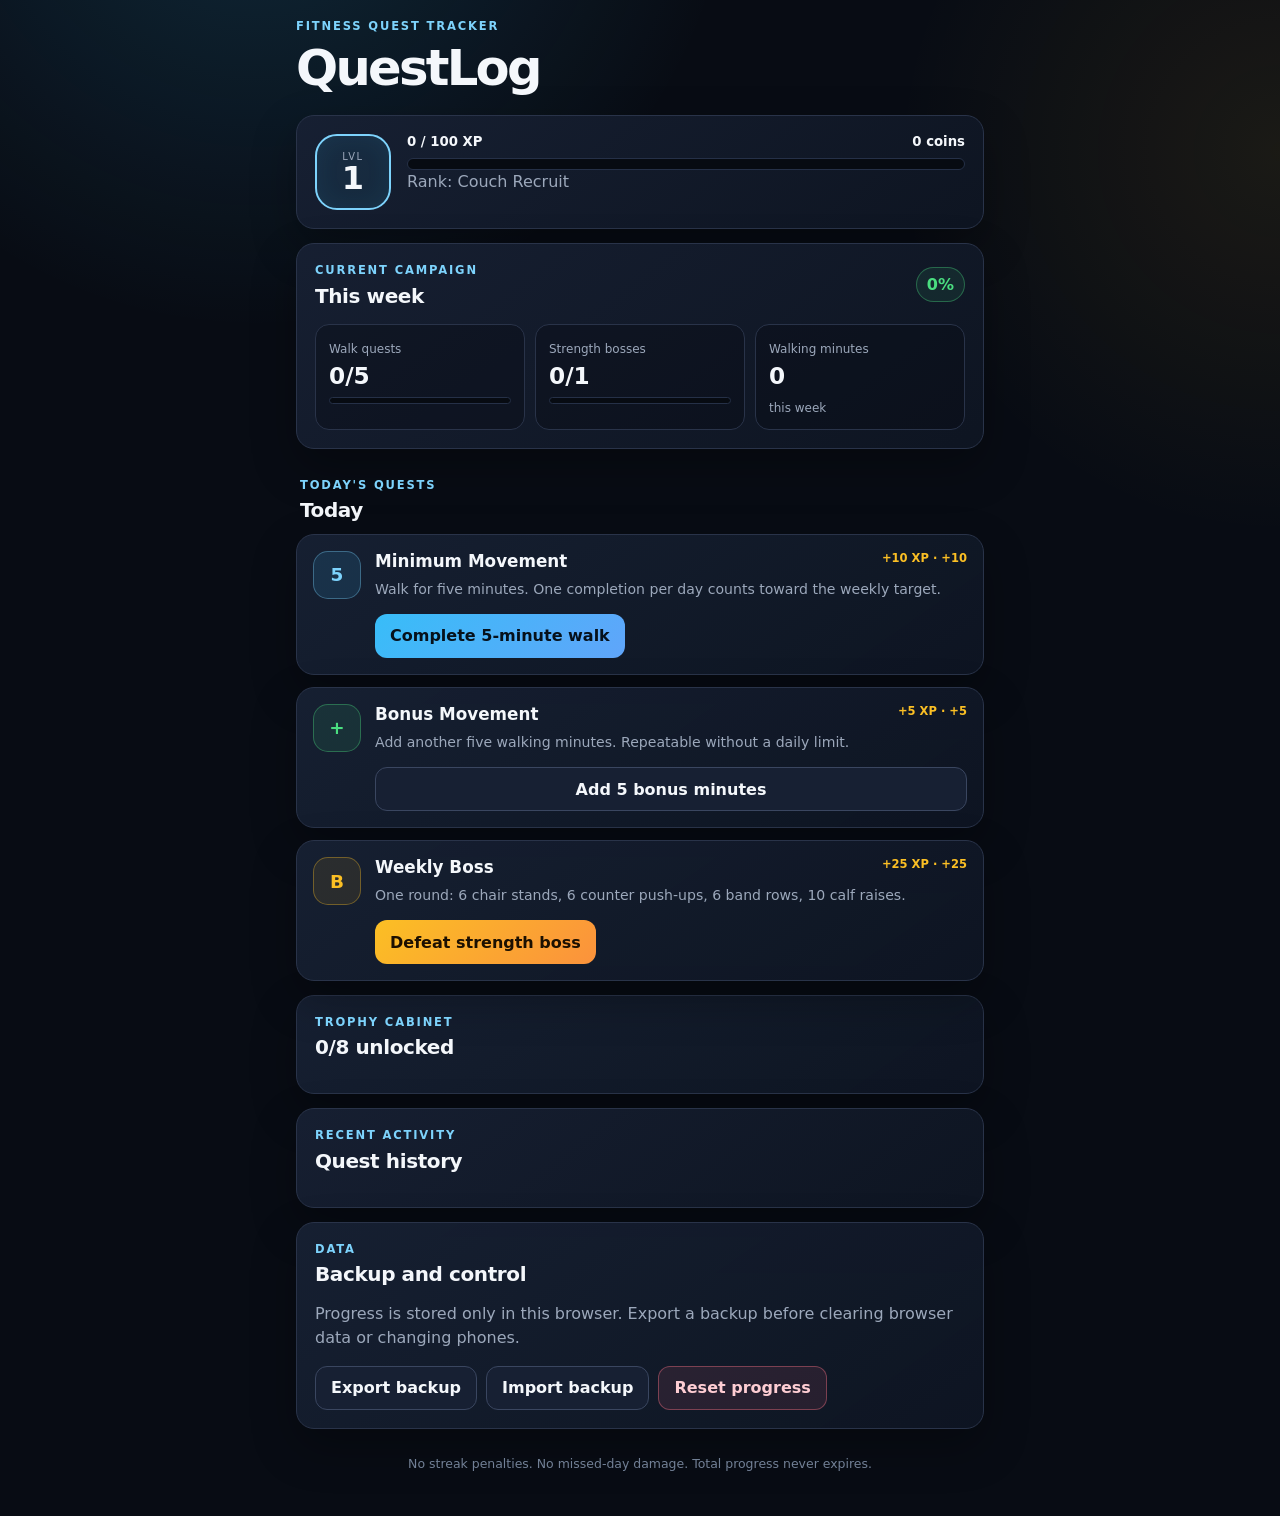
==== index.html @ a9ddd000 "Add files via upload" ====
<!doctype html>
<html lang="en">
<head>
  <meta charset="utf-8">
  <meta name="viewport" content="width=device-width, initial-scale=1, viewport-fit=cover">
  <meta name="theme-color" content="#111827">
  <meta name="description" content="A private, offline fitness quest tracker with XP, coins, and trophies.">
  <title>QuestLog Fitness</title>
  <link rel="manifest" href="manifest.webmanifest">
  <link rel="icon" href="icon-192.png">
  <link rel="apple-touch-icon" href="icon-192.png">
  <link rel="stylesheet" href="styles.css">
</head>
<body>
  <div class="app-shell">
    <header class="topbar">
      <div>
        <p class="eyebrow">FITNESS QUEST TRACKER</p>
        <h1>QuestLog</h1>
      </div>
      <button id="installBtn" class="secondary hidden" type="button">Install</button>
    </header>

    <main>
      <section class="hero panel">
        <div class="level-badge" aria-label="Current level">
          <span>LVL</span>
          <strong id="levelValue">1</strong>
        </div>
        <div class="hero-copy">
          <div class="stat-line">
            <span id="xpLabel">0 / 100 XP</span>
            <span id="coinLabel">0 coins</span>
          </div>
          <div class="progress-track" aria-label="Level progress">
            <div id="xpProgress" class="progress-fill"></div>
          </div>
          <p id="rankText" class="muted">Rank: Couch Recruit</p>
        </div>
      </section>

      <section class="week-panel panel">
        <div class="section-heading">
          <div>
            <p class="eyebrow">CURRENT CAMPAIGN</p>
            <h2 id="weekLabel">This week</h2>
          </div>
          <div id="weeklyPercent" class="percent-chip">0%</div>
        </div>

        <div class="weekly-grid">
          <article class="metric-card">
            <span class="metric-label">Walk quests</span>
            <strong><span id="walkCount">0</span>/5</strong>
            <div class="mini-track"><div id="walkProgress" class="mini-fill"></div></div>
          </article>
          <article class="metric-card">
            <span class="metric-label">Strength bosses</span>
            <strong><span id="strengthCount">0</span>/1</strong>
            <div class="mini-track"><div id="strengthProgress" class="mini-fill"></div></div>
          </article>
          <article class="metric-card">
            <span class="metric-label">Walking minutes</span>
            <strong id="minutesCount">0</strong>
            <span class="metric-sub">this week</span>
          </article>
        </div>
      </section>

      <section>
        <div class="section-heading outside-heading">
          <div>
            <p class="eyebrow">TODAY'S QUESTS</p>
            <h2 id="todayLabel">Today</h2>
          </div>
        </div>

        <div class="quest-stack">
          <article class="quest-card panel">
            <div class="quest-icon">5</div>
            <div class="quest-body">
              <div class="quest-title-row">
                <h3>Minimum Movement</h3>
                <span class="reward">+10 XP · +10</span>
              </div>
              <p>Walk for five minutes. One completion per day counts toward the weekly target.</p>
              <button id="walkBtn" class="primary" type="button">Complete 5-minute walk</button>
            </div>
          </article>

          <article class="quest-card panel">
            <div class="quest-icon bonus">+</div>
            <div class="quest-body">
              <div class="quest-title-row">
                <h3>Bonus Movement</h3>
                <span class="reward">+5 XP · +5</span>
              </div>
              <p>Add another five walking minutes. Repeatable without a daily limit.</p>
              <button id="bonusBtn" class="secondary full" type="button">Add 5 bonus minutes</button>
            </div>
          </article>

          <article class="quest-card panel">
            <div class="quest-icon boss">B</div>
            <div class="quest-body">
              <div class="quest-title-row">
                <h3>Weekly Boss</h3>
                <span class="reward">+25 XP · +25</span>
              </div>
              <p>One round: 6 chair stands, 6 counter push-ups, 6 band rows, 10 calf raises.</p>
              <button id="strengthBtn" class="primary boss-button" type="button">Defeat strength boss</button>
            </div>
          </article>
        </div>
      </section>

      <section class="panel trophies-panel">
        <div class="section-heading">
          <div>
            <p class="eyebrow">TROPHY CABINET</p>
            <h2><span id="trophyCount">0</span>/8 unlocked</h2>
          </div>
        </div>
        <div id="trophyGrid" class="trophy-grid"></div>
      </section>

      <section class="panel">
        <div class="section-heading">
          <div>
            <p class="eyebrow">RECENT ACTIVITY</p>
            <h2>Quest history</h2>
          </div>
        </div>
        <div id="historyList" class="history-list"></div>
      </section>

      <section class="panel settings-panel">
        <div class="section-heading">
          <div>
            <p class="eyebrow">DATA</p>
            <h2>Backup and control</h2>
          </div>
        </div>
        <p class="muted">Progress is stored only in this browser. Export a backup before clearing browser data or changing phones.</p>
        <div class="button-row">
          <button id="exportBtn" class="secondary" type="button">Export backup</button>
          <label class="secondary file-label">
            Import backup
            <input id="importInput" type="file" accept="application/json">
          </label>
          <button id="resetBtn" class="danger" type="button">Reset progress</button>
        </div>
      </section>
    </main>

    <footer>
      <p>No streak penalties. No missed-day damage. Total progress never expires.</p>
    </footer>
  </div>

  <div id="toast" class="toast" role="status" aria-live="polite"></div>

  <dialog id="resetDialog">
    <form method="dialog">
      <h2>Reset all progress?</h2>
      <p>This permanently deletes XP, coins, trophies, and history from this device.</p>
      <div class="dialog-actions">
        <button value="cancel" class="secondary">Cancel</button>
        <button id="confirmResetBtn" value="confirm" class="danger">Delete everything</button>
      </div>
    </form>
  </dialog>

  <script src="app.js"></script>
</body>
</html>
---- styles.css ----
:root {
  color-scheme: dark;
  --bg: #080c14;
  --surface: #111827;
  --surface-2: #172033;
  --line: #293349;
  --text: #f4f7fb;
  --muted: #9ca8bb;
  --accent: #7dd3fc;
  --accent-strong: #38bdf8;
  --gold: #fbbf24;
  --green: #4ade80;
  --danger: #fb7185;
  --shadow: 0 18px 45px rgba(0, 0, 0, 0.28);
  --radius: 18px;
}

* { box-sizing: border-box; }

html {
  background: var(--bg);
  font-family: Inter, ui-sans-serif, system-ui, -apple-system, BlinkMacSystemFont, "Segoe UI", sans-serif;
}

body {
  margin: 0;
  min-height: 100vh;
  background:
    radial-gradient(circle at 20% -10%, rgba(56, 189, 248, 0.16), transparent 30rem),
    radial-gradient(circle at 100% 10%, rgba(251, 191, 36, 0.08), transparent 24rem),
    var(--bg);
  color: var(--text);
}

button, label { font: inherit; }

button {
  border: 0;
  cursor: pointer;
  -webkit-tap-highlight-color: transparent;
}

button:focus-visible, label:focus-within {
  outline: 3px solid rgba(125, 211, 252, 0.55);
  outline-offset: 2px;
}

.app-shell {
  width: min(720px, 100%);
  margin: 0 auto;
  padding: max(18px, env(safe-area-inset-top)) 16px calc(30px + env(safe-area-inset-bottom));
}

.topbar {
  display: flex;
  align-items: center;
  justify-content: space-between;
  gap: 16px;
  margin-bottom: 18px;
}

h1, h2, h3, p { margin-top: 0; }
h1 { margin-bottom: 0; font-size: clamp(2rem, 8vw, 3.1rem); letter-spacing: -0.055em; }
h2 { margin-bottom: 0; font-size: 1.25rem; letter-spacing: -0.02em; }
h3 { margin-bottom: 0; font-size: 1.05rem; }
p { line-height: 1.5; }

.eyebrow {
  margin-bottom: 4px;
  color: var(--accent);
  font-size: 0.72rem;
  font-weight: 800;
  letter-spacing: 0.16em;
}

.panel {
  border: 1px solid var(--line);
  border-radius: var(--radius);
  background: linear-gradient(145deg, rgba(23, 32, 51, 0.95), rgba(14, 21, 34, 0.96));
  box-shadow: var(--shadow);
}

.hero {
  display: flex;
  align-items: center;
  gap: 16px;
  padding: 18px;
  margin-bottom: 14px;
}

.level-badge {
  width: 76px;
  min-width: 76px;
  aspect-ratio: 1;
  display: grid;
  place-content: center;
  text-align: center;
  border: 2px solid var(--accent);
  border-radius: 22px;
  background: rgba(56, 189, 248, 0.08);
  box-shadow: inset 0 0 24px rgba(56, 189, 248, 0.08);
}

.level-badge span {
  font-size: 0.62rem;
  letter-spacing: 0.16em;
  color: var(--muted);
}

.level-badge strong {
  font-size: 2rem;
  line-height: 1;
}

.hero-copy { flex: 1; min-width: 0; }

.stat-line {
  display: flex;
  justify-content: space-between;
  gap: 10px;
  margin-bottom: 9px;
  font-size: 0.83rem;
  font-weight: 700;
}

.progress-track, .mini-track {
  overflow: hidden;
  background: #070b12;
  border: 1px solid #253047;
}

.progress-track {
  height: 12px;
  border-radius: 999px;
}

.progress-fill, .mini-fill {
  height: 100%;
  width: 0;
  background: linear-gradient(90deg, var(--accent-strong), var(--green));
  transition: width 300ms ease;
}

.rankText { margin-top: 8px; margin-bottom: 0; }

.muted { color: var(--muted); }

.week-panel, .trophies-panel, .settings-panel, main > .panel {
  padding: 18px;
  margin-bottom: 14px;
}

.section-heading {
  display: flex;
  align-items: center;
  justify-content: space-between;
  gap: 12px;
  margin-bottom: 16px;
}

.outside-heading {
  margin: 28px 4px 12px;
}

.percent-chip {
  padding: 7px 10px;
  border: 1px solid rgba(74, 222, 128, 0.35);
  border-radius: 999px;
  background: rgba(74, 222, 128, 0.09);
  color: var(--green);
  font-weight: 800;
}

.weekly-grid {
  display: grid;
  grid-template-columns: repeat(3, 1fr);
  gap: 10px;
}

.metric-card {
  min-width: 0;
  padding: 13px;
  border: 1px solid var(--line);
  border-radius: 14px;
  background: rgba(6, 10, 18, 0.36);
}

.metric-card strong {
  display: block;
  margin: 5px 0 8px;
  font-size: 1.45rem;
}

.metric-label, .metric-sub {
  color: var(--muted);
  font-size: 0.75rem;
}

.mini-track {
  height: 7px;
  border-radius: 999px;
}

.quest-stack {
  display: grid;
  gap: 12px;
  margin-bottom: 14px;
}

.quest-card {
  display: flex;
  gap: 14px;
  padding: 16px;
}

.quest-icon {
  width: 48px;
  min-width: 48px;
  height: 48px;
  display: grid;
  place-items: center;
  border-radius: 15px;
  background: rgba(56, 189, 248, 0.12);
  border: 1px solid rgba(125, 211, 252, 0.35);
  color: var(--accent);
  font-size: 1.15rem;
  font-weight: 900;
}

.quest-icon.bonus {
  color: var(--green);
  border-color: rgba(74, 222, 128, 0.35);
  background: rgba(74, 222, 128, 0.1);
}

.quest-icon.boss {
  color: var(--gold);
  border-color: rgba(251, 191, 36, 0.35);
  background: rgba(251, 191, 36, 0.09);
}

.quest-body { flex: 1; min-width: 0; }

.quest-title-row {
  display: flex;
  align-items: flex-start;
  justify-content: space-between;
  gap: 12px;
}

.reward {
  flex: none;
  color: var(--gold);
  font-size: 0.72rem;
  font-weight: 800;
  white-space: nowrap;
}

.quest-card p {
  margin: 8px 0 14px;
  color: var(--muted);
  font-size: 0.88rem;
}

.primary, .secondary, .danger, .file-label {
  min-height: 44px;
  padding: 11px 15px;
  border-radius: 12px;
  font-weight: 800;
  text-align: center;
  transition: transform 100ms ease, opacity 100ms ease, border-color 100ms ease;
}

.primary:active, .secondary:active, .danger:active, .file-label:active { transform: scale(0.98); }

.primary {
  background: linear-gradient(135deg, var(--accent-strong), #60a5fa);
  color: #06111b;
}

.boss-button {
  background: linear-gradient(135deg, var(--gold), #fb923c);
  color: #1c1001;
}

.secondary, .file-label {
  display: inline-grid;
  place-items: center;
  border: 1px solid #3a4660;
  background: #172033;
  color: var(--text);
}

.danger {
  border: 1px solid rgba(251, 113, 133, 0.4);
  background: rgba(251, 113, 133, 0.1);
  color: #fecdd3;
}

.full { width: 100%; }

button:disabled {
  cursor: default;
  opacity: 0.48;
  filter: grayscale(0.35);
}

.trophy-grid {
  display: grid;
  grid-template-columns: repeat(2, 1fr);
  gap: 10px;
}

.trophy {
  position: relative;
  min-height: 125px;
  padding: 14px;
  overflow: hidden;
  border: 1px solid var(--line);
  border-radius: 15px;
  background: rgba(6, 10, 18, 0.38);
}

.trophy.unlocked {
  border-color: rgba(251, 191, 36, 0.45);
  background: linear-gradient(150deg, rgba(251, 191, 36, 0.11), rgba(6, 10, 18, 0.45));
}

.trophy-mark {
  width: 34px;
  height: 34px;
  display: grid;
  place-items: center;
  margin-bottom: 10px;
  border-radius: 11px;
  background: #1d2739;
  color: #67748b;
  font-weight: 900;
}

.trophy.unlocked .trophy-mark {
  background: rgba(251, 191, 36, 0.16);
  color: var(--gold);
}

.trophy h3 { font-size: 0.9rem; }
.trophy p { margin: 6px 0 0; color: var(--muted); font-size: 0.76rem; line-height: 1.35; }
.trophy-status { position: absolute; top: 13px; right: 13px; color: var(--muted); font-size: 0.65rem; font-weight: 800; text-transform: uppercase; }

.history-list { display: grid; gap: 8px; }

.history-item {
  display: grid;
  grid-template-columns: 1fr auto auto;
  align-items: center;
  gap: 10px;
  padding: 11px 0;
  border-bottom: 1px solid var(--line);
}

.history-item:last-child { border-bottom: 0; }
.history-title { font-weight: 750; font-size: 0.9rem; }
.history-meta { color: var(--muted); font-size: 0.74rem; }
.history-reward { color: var(--green); font-size: 0.75rem; font-weight: 800; }

.undo-btn {
  min-height: 34px;
  padding: 7px 9px;
  border: 1px solid #3a4660;
  border-radius: 9px;
  background: transparent;
  color: var(--muted);
  font-size: 0.72rem;
}

.empty-state {
  padding: 12px 0 4px;
  color: var(--muted);
  text-align: center;
}

.button-row {
  display: flex;
  flex-wrap: wrap;
  gap: 9px;
}

.file-label input { display: none; }

footer {
  padding: 12px 6px 0;
  color: #728096;
  text-align: center;
  font-size: 0.78rem;
}

.toast {
  position: fixed;
  left: 50%;
  bottom: calc(20px + env(safe-area-inset-bottom));
  z-index: 20;
  width: min(92vw, 440px);
  padding: 13px 16px;
  transform: translate(-50%, 120px);
  opacity: 0;
  border: 1px solid rgba(125, 211, 252, 0.35);
  border-radius: 13px;
  background: #111827;
  box-shadow: var(--shadow);
  color: var(--text);
  font-weight: 750;
  transition: transform 220ms ease, opacity 220ms ease;
}

.toast.show {
  transform: translate(-50%, 0);
  opacity: 1;
}

dialog {
  width: min(92vw, 430px);
  padding: 20px;
  border: 1px solid var(--line);
  border-radius: 18px;
  background: #111827;
  color: var(--text);
  box-shadow: var(--shadow);
}

dialog::backdrop { background: rgba(0, 0, 0, 0.7); }
.dialog-actions { display: flex; justify-content: flex-end; gap: 9px; margin-top: 20px; }

.hidden { display: none !important; }

@media (max-width: 520px) {
  .weekly-grid { grid-template-columns: 1fr 1fr; }
  .metric-card:last-child { grid-column: 1 / -1; }
  .quest-title-row { display: block; }
  .reward { display: inline-block; margin-top: 5px; }
  .trophy-grid { grid-template-columns: 1fr; }
  .quest-card { padding: 14px; }
}

@media (prefers-reduced-motion: reduce) {
  *, *::before, *::after {
    scroll-behavior: auto !important;
    transition: none !important;
  }
}
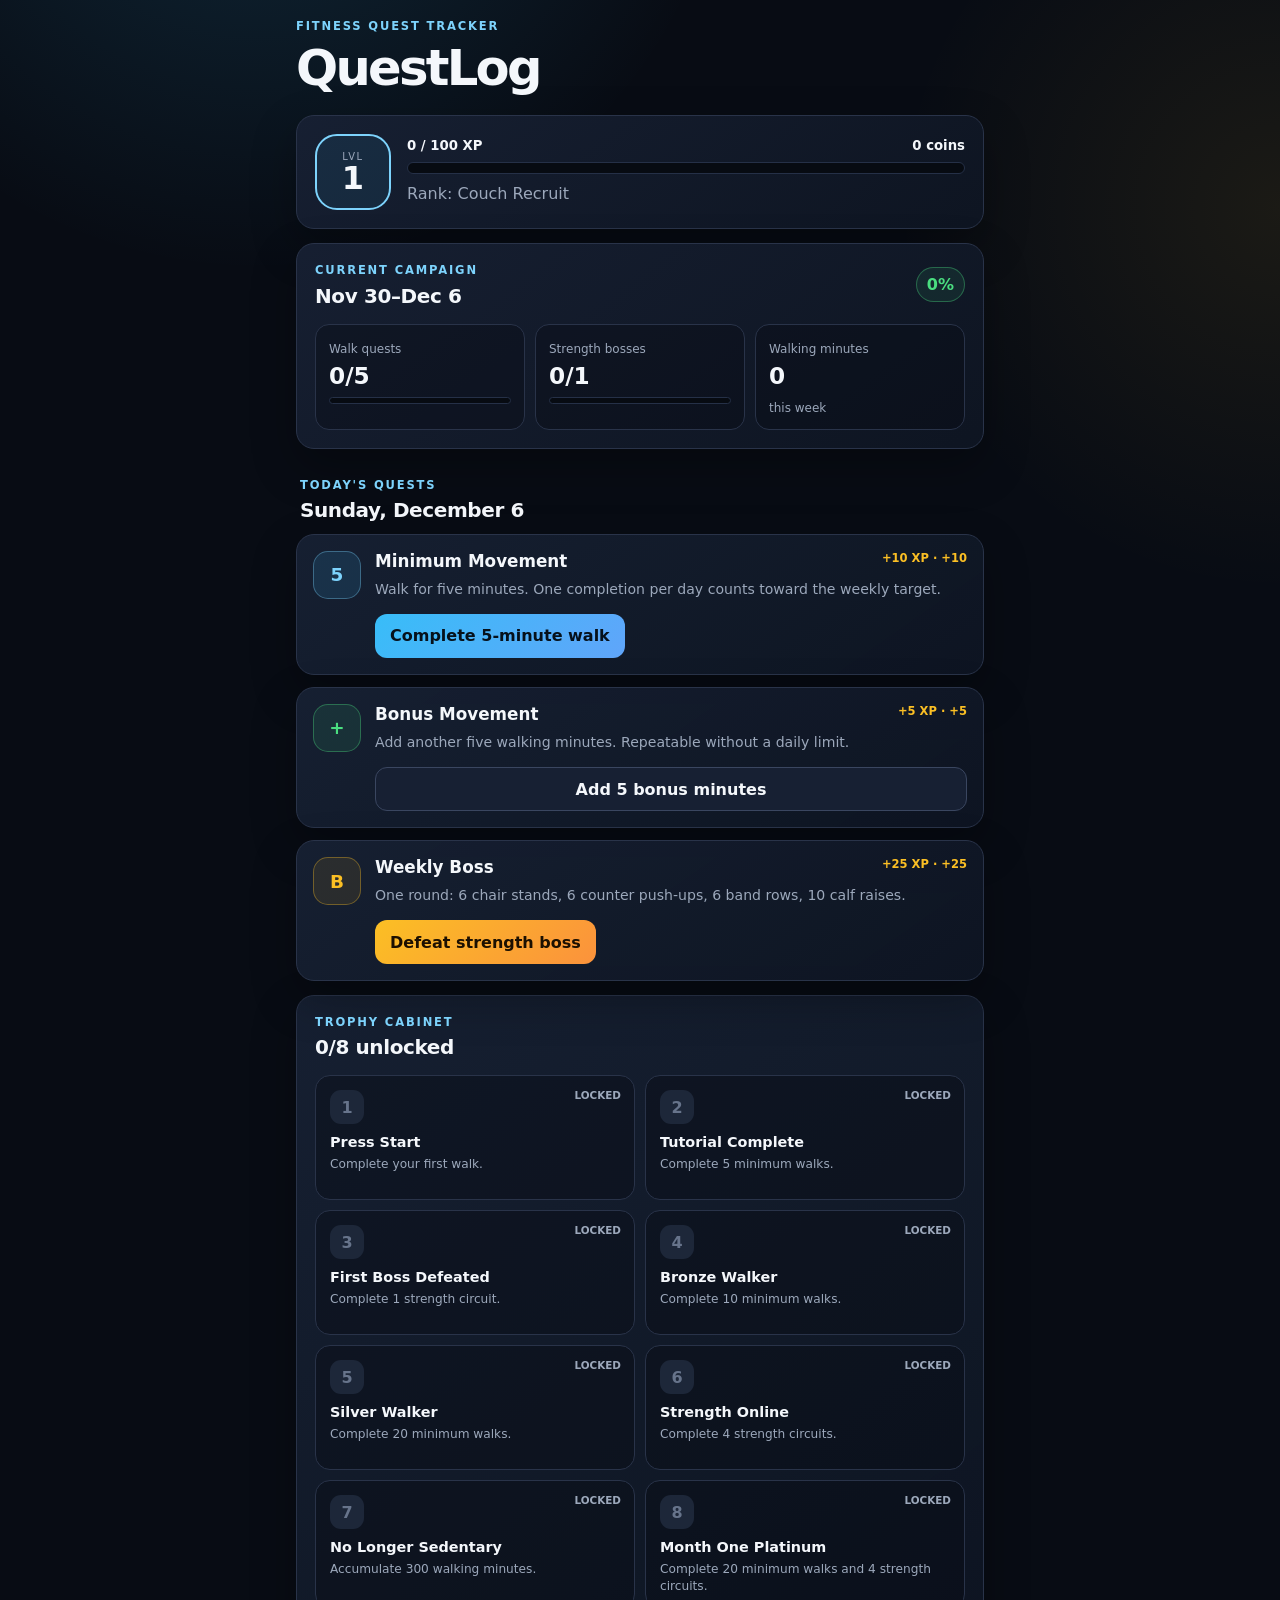
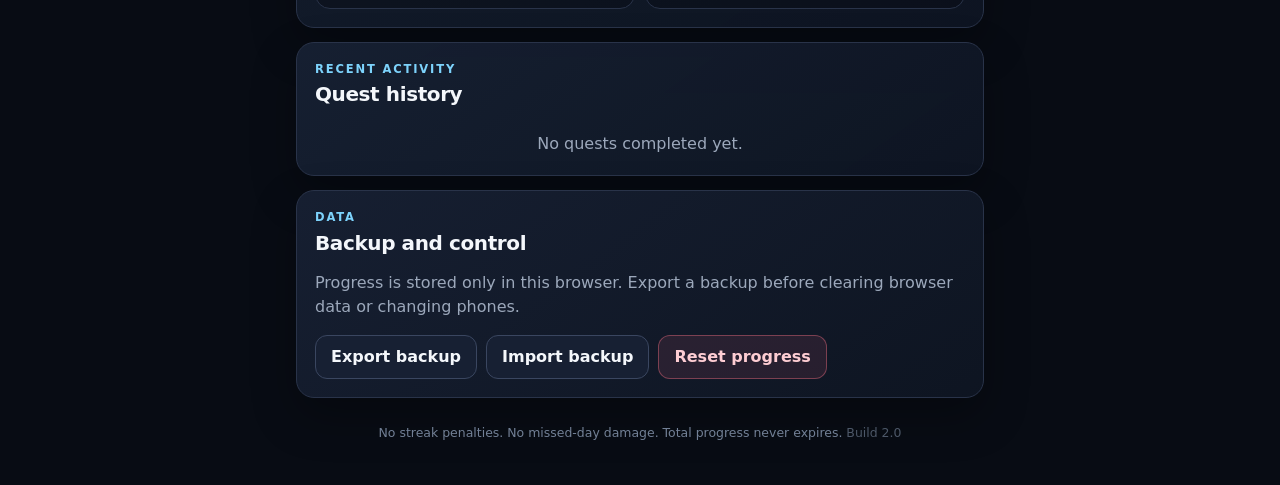
==== commit 5df2b741: "Add files via upload" ====
--- a/index.html
+++ b/index.html
@@ -6,107 +6,172 @@
   <meta name="theme-color" content="#111827">
   <meta name="description" content="A private, offline fitness quest tracker with XP, coins, and trophies.">
   <title>QuestLog Fitness</title>
-  <link rel="manifest" href="manifest.webmanifest">
-  <link rel="icon" href="icon-192.png">
-  <link rel="apple-touch-icon" href="icon-192.png">
-  <link rel="stylesheet" href="styles.css">
+  <link rel="manifest" href="./manifest.webmanifest">
+  <link rel="icon" href="./icon-192.png">
+  <link rel="apple-touch-icon" href="./icon-192.png">
+  <style>
+:root {
+  color-scheme: dark;
+  --bg: #080c14;
+  --surface: #111827;
+  --surface-2: #172033;
+  --line: #293349;
+  --text: #f4f7fb;
+  --muted: #9ca8bb;
+  --accent: #7dd3fc;
+  --accent-strong: #38bdf8;
+  --gold: #fbbf24;
+  --green: #4ade80;
+  --danger: #fb7185;
+  --shadow: 0 18px 45px rgba(0,0,0,.28);
+  --radius: 18px;
+}
+* { box-sizing: border-box; }
+html { background: var(--bg); font-family: Inter, ui-sans-serif, system-ui, -apple-system, BlinkMacSystemFont, "Segoe UI", sans-serif; }
+body {
+  margin: 0; min-height: 100vh; color: var(--text);
+  background:
+    radial-gradient(circle at 20% -10%, rgba(56,189,248,.16), transparent 30rem),
+    radial-gradient(circle at 100% 10%, rgba(251,191,36,.08), transparent 24rem),
+    var(--bg);
+}
+button, label { font: inherit; }
+button { border: 0; cursor: pointer; -webkit-tap-highlight-color: transparent; }
+button:focus-visible, label:focus-within { outline: 3px solid rgba(125,211,252,.55); outline-offset: 2px; }
+.app-shell { width: min(720px,100%); margin: 0 auto; padding: max(18px,env(safe-area-inset-top)) 16px calc(30px + env(safe-area-inset-bottom)); }
+.topbar { display:flex; align-items:center; justify-content:space-between; gap:16px; margin-bottom:18px; }
+h1,h2,h3,p { margin-top:0; }
+h1 { margin-bottom:0; font-size:clamp(2rem,8vw,3.1rem); letter-spacing:-.055em; }
+h2 { margin-bottom:0; font-size:1.25rem; letter-spacing:-.02em; }
+h3 { margin-bottom:0; font-size:1.05rem; }
+p { line-height:1.5; }
+.eyebrow { margin-bottom:4px; color:var(--accent); font-size:.72rem; font-weight:800; letter-spacing:.16em; }
+.panel { border:1px solid var(--line); border-radius:var(--radius); background:linear-gradient(145deg,rgba(23,32,51,.95),rgba(14,21,34,.96)); box-shadow:var(--shadow); }
+.hero { display:flex; align-items:center; gap:16px; padding:18px; margin-bottom:14px; }
+.level-badge { width:76px; min-width:76px; aspect-ratio:1; display:grid; place-content:center; text-align:center; border:2px solid var(--accent); border-radius:22px; background:rgba(56,189,248,.08); }
+.level-badge span { font-size:.62rem; letter-spacing:.16em; color:var(--muted); }
+.level-badge strong { font-size:2rem; line-height:1; }
+.hero-copy { flex:1; min-width:0; }
+.stat-line { display:flex; justify-content:space-between; gap:10px; margin-bottom:9px; font-size:.83rem; font-weight:700; }
+.progress-track,.mini-track { overflow:hidden; background:#070b12; border:1px solid #253047; }
+.progress-track { height:12px; border-radius:999px; }
+.progress-fill,.mini-fill { height:100%; width:0; background:linear-gradient(90deg,var(--accent-strong),var(--green)); transition:width .3s ease; }
+.rank-text { margin-top:8px; margin-bottom:0; }
+.muted { color:var(--muted); }
+.week-panel,.trophies-panel,.settings-panel,main>.panel { padding:18px; margin-bottom:14px; }
+.section-heading { display:flex; align-items:center; justify-content:space-between; gap:12px; margin-bottom:16px; }
+.outside-heading { margin:28px 4px 12px; }
+.percent-chip { padding:7px 10px; border:1px solid rgba(74,222,128,.35); border-radius:999px; background:rgba(74,222,128,.09); color:var(--green); font-weight:800; }
+.weekly-grid { display:grid; grid-template-columns:repeat(3,1fr); gap:10px; }
+.metric-card { min-width:0; padding:13px; border:1px solid var(--line); border-radius:14px; background:rgba(6,10,18,.36); }
+.metric-card strong { display:block; margin:5px 0 8px; font-size:1.45rem; }
+.metric-label,.metric-sub { color:var(--muted); font-size:.75rem; }
+.mini-track { height:7px; border-radius:999px; }
+.quest-stack { display:grid; gap:12px; margin-bottom:14px; }
+.quest-card { display:flex; gap:14px; padding:16px; }
+.quest-icon { width:48px; min-width:48px; height:48px; display:grid; place-items:center; border-radius:15px; background:rgba(56,189,248,.12); border:1px solid rgba(125,211,252,.35); color:var(--accent); font-size:1.15rem; font-weight:900; }
+.quest-icon.bonus { color:var(--green); border-color:rgba(74,222,128,.35); background:rgba(74,222,128,.1); }
+.quest-icon.boss { color:var(--gold); border-color:rgba(251,191,36,.35); background:rgba(251,191,36,.09); }
+.quest-body { flex:1; min-width:0; }
+.quest-title-row { display:flex; align-items:flex-start; justify-content:space-between; gap:12px; }
+.reward { flex:none; color:var(--gold); font-size:.72rem; font-weight:800; white-space:nowrap; }
+.quest-card p { margin:8px 0 14px; color:var(--muted); font-size:.88rem; }
+.primary,.secondary,.danger,.file-label { min-height:44px; padding:11px 15px; border-radius:12px; font-weight:800; text-align:center; transition:transform .1s ease,opacity .1s ease; }
+.primary:active,.secondary:active,.danger:active,.file-label:active { transform:scale(.98); }
+.primary { background:linear-gradient(135deg,var(--accent-strong),#60a5fa); color:#06111b; }
+.boss-button { background:linear-gradient(135deg,var(--gold),#fb923c); color:#1c1001; }
+.secondary,.file-label { display:inline-grid; place-items:center; border:1px solid #3a4660; background:#172033; color:var(--text); }
+.danger { border:1px solid rgba(251,113,133,.4); background:rgba(251,113,133,.1); color:#fecdd3; }
+.full { width:100%; }
+button:disabled { cursor:default; opacity:.48; filter:grayscale(.35); }
+.trophy-grid { display:grid; grid-template-columns:repeat(2,1fr); gap:10px; }
+.trophy { position:relative; min-height:125px; padding:14px; overflow:hidden; border:1px solid var(--line); border-radius:15px; background:rgba(6,10,18,.38); }
+.trophy.unlocked { border-color:rgba(251,191,36,.45); background:linear-gradient(150deg,rgba(251,191,36,.11),rgba(6,10,18,.45)); }
+.trophy-mark { width:34px; height:34px; display:grid; place-items:center; margin-bottom:10px; border-radius:11px; background:#1d2739; color:#67748b; font-weight:900; }
+.trophy.unlocked .trophy-mark { background:rgba(251,191,36,.16); color:var(--gold); }
+.trophy h3 { font-size:.9rem; }
+.trophy p { margin:6px 0 0; color:var(--muted); font-size:.76rem; line-height:1.35; }
+.trophy-status { position:absolute; top:13px; right:13px; color:var(--muted); font-size:.65rem; font-weight:800; text-transform:uppercase; }
+.history-list { display:grid; gap:8px; }
+.history-item { display:grid; grid-template-columns:1fr auto auto; align-items:center; gap:10px; padding:11px 0; border-bottom:1px solid var(--line); }
+.history-item:last-child { border-bottom:0; }
+.history-title { font-weight:750; font-size:.9rem; }
+.history-meta { color:var(--muted); font-size:.74rem; }
+.history-reward { color:var(--green); font-size:.75rem; font-weight:800; }
+.undo-btn { min-height:34px; padding:7px 9px; border:1px solid #3a4660; border-radius:9px; background:transparent; color:var(--muted); font-size:.72rem; }
+.empty-state { padding:12px 0 4px; color:var(--muted); text-align:center; }
+.button-row { display:flex; flex-wrap:wrap; gap:9px; }
+.file-label input { display:none; }
+footer { padding:12px 6px 0; color:#728096; text-align:center; font-size:.78rem; }
+.toast { position:fixed; left:50%; bottom:calc(20px + env(safe-area-inset-bottom)); z-index:20; width:min(92vw,440px); padding:13px 16px; transform:translate(-50%,120px); opacity:0; border:1px solid rgba(125,211,252,.35); border-radius:13px; background:#111827; box-shadow:var(--shadow); color:var(--text); font-weight:750; transition:transform .22s ease,opacity .22s ease; }
+.toast.show { transform:translate(-50%,0); opacity:1; }
+dialog { width:min(92vw,430px); padding:20px; border:1px solid var(--line); border-radius:18px; background:#111827; color:var(--text); box-shadow:var(--shadow); }
+dialog::backdrop { background:rgba(0,0,0,.7); }
+.dialog-actions { display:flex; justify-content:flex-end; gap:9px; margin-top:20px; }
+.hidden { display:none!important; }
+.build { opacity:.65; }
+@media(max-width:520px){
+  .weekly-grid{grid-template-columns:1fr 1fr}
+  .metric-card:last-child{grid-column:1/-1}
+  .quest-title-row{display:block}
+  .reward{display:inline-block;margin-top:5px}
+  .trophy-grid{grid-template-columns:1fr}
+  .quest-card{padding:14px}
+}
+@media(prefers-reduced-motion:reduce){*,*::before,*::after{scroll-behavior:auto!important;transition:none!important}}
+</style>
 </head>
 <body>
   <div class="app-shell">
     <header class="topbar">
-      <div>
-        <p class="eyebrow">FITNESS QUEST TRACKER</p>
-        <h1>QuestLog</h1>
-      </div>
+      <div><p class="eyebrow">FITNESS QUEST TRACKER</p><h1>QuestLog</h1></div>
       <button id="installBtn" class="secondary hidden" type="button">Install</button>
     </header>
-
     <main>
       <section class="hero panel">
-        <div class="level-badge" aria-label="Current level">
-          <span>LVL</span>
-          <strong id="levelValue">1</strong>
-        </div>
+        <div class="level-badge" aria-label="Current level"><span>LVL</span><strong id="levelValue">1</strong></div>
         <div class="hero-copy">
-          <div class="stat-line">
-            <span id="xpLabel">0 / 100 XP</span>
-            <span id="coinLabel">0 coins</span>
-          </div>
-          <div class="progress-track" aria-label="Level progress">
-            <div id="xpProgress" class="progress-fill"></div>
-          </div>
-          <p id="rankText" class="muted">Rank: Couch Recruit</p>
+          <div class="stat-line"><span id="xpLabel">0 / 100 XP</span><span id="coinLabel">0 coins</span></div>
+          <div class="progress-track" aria-label="Level progress"><div id="xpProgress" class="progress-fill"></div></div>
+          <p id="rankText" class="muted rank-text">Rank: Couch Recruit</p>
         </div>
       </section>
 
       <section class="week-panel panel">
         <div class="section-heading">
-          <div>
-            <p class="eyebrow">CURRENT CAMPAIGN</p>
-            <h2 id="weekLabel">This week</h2>
-          </div>
+          <div><p class="eyebrow">CURRENT CAMPAIGN</p><h2 id="weekLabel">This week</h2></div>
           <div id="weeklyPercent" class="percent-chip">0%</div>
         </div>
-
         <div class="weekly-grid">
-          <article class="metric-card">
-            <span class="metric-label">Walk quests</span>
-            <strong><span id="walkCount">0</span>/5</strong>
-            <div class="mini-track"><div id="walkProgress" class="mini-fill"></div></div>
-          </article>
-          <article class="metric-card">
-            <span class="metric-label">Strength bosses</span>
-            <strong><span id="strengthCount">0</span>/1</strong>
-            <div class="mini-track"><div id="strengthProgress" class="mini-fill"></div></div>
-          </article>
-          <article class="metric-card">
-            <span class="metric-label">Walking minutes</span>
-            <strong id="minutesCount">0</strong>
-            <span class="metric-sub">this week</span>
-          </article>
+          <article class="metric-card"><span class="metric-label">Walk quests</span><strong><span id="walkCount">0</span>/5</strong><div class="mini-track"><div id="walkProgress" class="mini-fill"></div></div></article>
+          <article class="metric-card"><span class="metric-label">Strength bosses</span><strong><span id="strengthCount">0</span>/1</strong><div class="mini-track"><div id="strengthProgress" class="mini-fill"></div></div></article>
+          <article class="metric-card"><span class="metric-label">Walking minutes</span><strong id="minutesCount">0</strong><span class="metric-sub">this week</span></article>
         </div>
       </section>
 
       <section>
-        <div class="section-heading outside-heading">
-          <div>
-            <p class="eyebrow">TODAY'S QUESTS</p>
-            <h2 id="todayLabel">Today</h2>
-          </div>
-        </div>
-
+        <div class="section-heading outside-heading"><div><p class="eyebrow">TODAY'S QUESTS</p><h2 id="todayLabel">Today</h2></div></div>
         <div class="quest-stack">
           <article class="quest-card panel">
             <div class="quest-icon">5</div>
             <div class="quest-body">
-              <div class="quest-title-row">
-                <h3>Minimum Movement</h3>
-                <span class="reward">+10 XP · +10</span>
-              </div>
+              <div class="quest-title-row"><h3>Minimum Movement</h3><span class="reward">+10 XP · +10</span></div>
               <p>Walk for five minutes. One completion per day counts toward the weekly target.</p>
               <button id="walkBtn" class="primary" type="button">Complete 5-minute walk</button>
             </div>
           </article>
-
           <article class="quest-card panel">
             <div class="quest-icon bonus">+</div>
             <div class="quest-body">
-              <div class="quest-title-row">
-                <h3>Bonus Movement</h3>
-                <span class="reward">+5 XP · +5</span>
-              </div>
+              <div class="quest-title-row"><h3>Bonus Movement</h3><span class="reward">+5 XP · +5</span></div>
               <p>Add another five walking minutes. Repeatable without a daily limit.</p>
               <button id="bonusBtn" class="secondary full" type="button">Add 5 bonus minutes</button>
             </div>
           </article>
-
           <article class="quest-card panel">
             <div class="quest-icon boss">B</div>
             <div class="quest-body">
-              <div class="quest-title-row">
-                <h3>Weekly Boss</h3>
-                <span class="reward">+25 XP · +25</span>
-              </div>
+              <div class="quest-title-row"><h3>Weekly Boss</h3><span class="reward">+25 XP · +25</span></div>
               <p>One round: 6 chair stands, 6 counter push-ups, 6 band rows, 10 calf raises.</p>
               <button id="strengthBtn" class="primary boss-button" type="button">Defeat strength boss</button>
             </div>
@@ -115,51 +180,29 @@
       </section>
 
       <section class="panel trophies-panel">
-        <div class="section-heading">
-          <div>
-            <p class="eyebrow">TROPHY CABINET</p>
-            <h2><span id="trophyCount">0</span>/8 unlocked</h2>
-          </div>
-        </div>
+        <div class="section-heading"><div><p class="eyebrow">TROPHY CABINET</p><h2><span id="trophyCount">0</span>/8 unlocked</h2></div></div>
         <div id="trophyGrid" class="trophy-grid"></div>
       </section>
 
       <section class="panel">
-        <div class="section-heading">
-          <div>
-            <p class="eyebrow">RECENT ACTIVITY</p>
-            <h2>Quest history</h2>
-          </div>
-        </div>
+        <div class="section-heading"><div><p class="eyebrow">RECENT ACTIVITY</p><h2>Quest history</h2></div></div>
         <div id="historyList" class="history-list"></div>
       </section>
 
       <section class="panel settings-panel">
-        <div class="section-heading">
-          <div>
-            <p class="eyebrow">DATA</p>
-            <h2>Backup and control</h2>
-          </div>
-        </div>
+        <div class="section-heading"><div><p class="eyebrow">DATA</p><h2>Backup and control</h2></div></div>
         <p class="muted">Progress is stored only in this browser. Export a backup before clearing browser data or changing phones.</p>
         <div class="button-row">
           <button id="exportBtn" class="secondary" type="button">Export backup</button>
-          <label class="secondary file-label">
-            Import backup
-            <input id="importInput" type="file" accept="application/json">
-          </label>
+          <label class="secondary file-label">Import backup<input id="importInput" type="file" accept="application/json"></label>
           <button id="resetBtn" class="danger" type="button">Reset progress</button>
         </div>
       </section>
     </main>
-
-    <footer>
-      <p>No streak penalties. No missed-day damage. Total progress never expires.</p>
-    </footer>
+    <footer><p>No streak penalties. No missed-day damage. Total progress never expires. <span class="build">Build 2.0</span></p></footer>
   </div>
 
   <div id="toast" class="toast" role="status" aria-live="polite"></div>
-
   <dialog id="resetDialog">
     <form method="dialog">
       <h2>Reset all progress?</h2>
@@ -170,7 +213,398 @@
       </div>
     </form>
   </dialog>
-
-  <script src="app.js"></script>
+  <script>
+(() => {
+  "use strict";
+
+  const STORAGE_KEY = "questlog-fitness-v1";
+  const XP_PER_LEVEL = 100;
+  const BUILD = "2.0.0";
+
+  const QUESTS = {
+    walk: { title: "Minimum Movement", xp: 10, coins: 10, minutes: 5 },
+    bonus: { title: "Bonus Movement", xp: 5, coins: 5, minutes: 5 },
+    strength: { title: "Weekly Boss", xp: 25, coins: 25, minutes: 0 }
+  };
+
+  const TROPHIES = [
+    { id:"press-start", name:"Press Start", description:"Complete your first walk.", test:s=>s.totals.walks>=1 },
+    { id:"tutorial", name:"Tutorial Complete", description:"Complete 5 minimum walks.", test:s=>s.totals.walks>=5 },
+    { id:"first-boss", name:"First Boss Defeated", description:"Complete 1 strength circuit.", test:s=>s.totals.strength>=1 },
+    { id:"bronze-walker", name:"Bronze Walker", description:"Complete 10 minimum walks.", test:s=>s.totals.walks>=10 },
+    { id:"silver-walker", name:"Silver Walker", description:"Complete 20 minimum walks.", test:s=>s.totals.walks>=20 },
+    { id:"strength-online", name:"Strength Online", description:"Complete 4 strength circuits.", test:s=>s.totals.strength>=4 },
+    { id:"distance-300", name:"No Longer Sedentary", description:"Accumulate 300 walking minutes.", test:s=>s.totals.walkMinutes>=300 },
+    { id:"month-one", name:"Month One Platinum", description:"Complete 20 minimum walks and 4 strength circuits.", test:s=>s.totals.walks>=20&&s.totals.strength>=4 }
+  ];
+
+  const RANKS = [
+    [1,"Couch Recruit"], [3,"Routine Initiate"], [5,"Movement Adept"],
+    [8,"Consistency Hunter"], [12,"Habit Vanguard"], [20,"Platinum Operator"]
+  ];
+
+  const defaultState = () => ({
+    version:1, xp:0, coins:0, logs:[], unlocked:[],
+    totals:{ walks:0, bonusWalks:0, strength:0, walkMinutes:0 }
+  });
+
+  const $ = id => document.getElementById(id);
+  let state = loadState();
+  let deferredInstallPrompt = null;
+  let toastTimer = null;
+
+  function localDateKey(date = new Date()) {
+    const y=date.getFullYear();
+    const m=String(date.getMonth()+1).padStart(2,"0");
+    const d=String(date.getDate()).padStart(2,"0");
+    return `${y}-${m}-${d}`;
+  }
+
+  function startOfWeek(date = new Date()) {
+    const copy=new Date(date.getFullYear(),date.getMonth(),date.getDate());
+    const day=copy.getDay();
+    copy.setDate(copy.getDate()+(day===0?-6:1-day));
+    copy.setHours(0,0,0,0);
+    return copy;
+  }
+
+  function endOfWeek(date = new Date()) {
+    const end=startOfWeek(date);
+    end.setDate(end.getDate()+6);
+    return end;
+  }
+
+  function isThisWeek(timestamp) {
+    const time=new Date(timestamp).getTime();
+    const start=startOfWeek().getTime();
+    const end=endOfWeek().getTime()+86400000;
+    return time>=start && time<end;
+  }
+
+  function loadState() {
+    try {
+      const parsed=JSON.parse(localStorage.getItem(STORAGE_KEY));
+      if(!parsed || parsed.version!==1) return defaultState();
+      const base=defaultState();
+      return {
+        ...base, ...parsed,
+        totals:{...base.totals,...(parsed.totals||{})},
+        logs:Array.isArray(parsed.logs)?parsed.logs:[],
+        unlocked:Array.isArray(parsed.unlocked)?parsed.unlocked:[]
+      };
+    } catch(error) {
+      console.error("QuestLog storage load failed", error);
+      return defaultState();
+    }
+  }
+
+  function saveState() {
+    try { localStorage.setItem(STORAGE_KEY,JSON.stringify(state)); }
+    catch(error) {
+      console.error("QuestLog storage save failed", error);
+      showToast("Progress could not be saved. Browser storage may be blocked.");
+    }
+  }
+
+  function makeId() {
+    return `${Date.now()}-${Math.random().toString(16).slice(2)}`;
+  }
+
+  function hasCompletedWalkToday() {
+    const today=localDateKey();
+    return state.logs.some(log=>log.type==="walk" && log.dateKey===today);
+  }
+
+  function hasCompletedStrengthThisWeek() {
+    return state.logs.some(log=>log.type==="strength" && isThisWeek(log.timestamp));
+  }
+
+  function updateTrophies() {
+    const newly=[];
+    for(const trophy of TROPHIES) {
+      if(trophy.test(state) && !state.unlocked.includes(trophy.id)) {
+        state.unlocked.push(trophy.id);
+        newly.push(trophy.name);
+      }
+    }
+    return newly;
+  }
+
+  function addQuest(type) {
+    const quest=QUESTS[type];
+    if(!quest) return;
+
+    if(type==="walk" && hasCompletedWalkToday()) {
+      showToast("Today's minimum walk is already complete. Use Bonus Movement for extra minutes.");
+      return;
+    }
+    if(type==="strength" && hasCompletedStrengthThisWeek()) {
+      showToast("This week's strength boss is already defeated.");
+      return;
+    }
+
+    const log={
+      id:makeId(), type, title:quest.title, xp:quest.xp, coins:quest.coins,
+      minutes:quest.minutes, dateKey:localDateKey(), timestamp:new Date().toISOString()
+    };
+
+    state.logs.unshift(log);
+    state.xp+=quest.xp;
+    state.coins+=quest.coins;
+    if(type==="walk") state.totals.walks+=1;
+    if(type==="bonus") state.totals.bonusWalks+=1;
+    if(type==="strength") state.totals.strength+=1;
+    state.totals.walkMinutes+=quest.minutes;
+
+    const newTrophies=updateTrophies();
+    saveState();
+    render();
+
+    const base=`${quest.title} complete: +${quest.xp} XP, +${quest.coins} coins.`;
+    showToast(newTrophies.length ? `${base} Trophy unlocked: ${newTrophies.join(", ")}.` : base);
+    if("vibrate" in navigator) navigator.vibrate([35,25,55]);
+  }
+
+  function undoLog(id) {
+    const index=state.logs.findIndex(log=>log.id===id);
+    if(index<0) return;
+    const [log]=state.logs.splice(index,1);
+    state.xp=Math.max(0,state.xp-log.xp);
+    state.coins=Math.max(0,state.coins-log.coins);
+    if(log.type==="walk") state.totals.walks=Math.max(0,state.totals.walks-1);
+    if(log.type==="bonus") state.totals.bonusWalks=Math.max(0,state.totals.bonusWalks-1);
+    if(log.type==="strength") state.totals.strength=Math.max(0,state.totals.strength-1);
+    state.totals.walkMinutes=Math.max(0,state.totals.walkMinutes-(log.minutes||0));
+    state.unlocked=TROPHIES.filter(trophy=>trophy.test(state)).map(trophy=>trophy.id);
+    saveState();
+    render();
+    showToast("Completion removed.");
+  }
+
+  function weeklyStats() {
+    const logs=state.logs.filter(log=>isThisWeek(log.timestamp));
+    return {
+      walks:logs.filter(log=>log.type==="walk").length,
+      strength:logs.filter(log=>log.type==="strength").length,
+      minutes:logs.reduce((sum,log)=>sum+(log.minutes||0),0)
+    };
+  }
+
+  function shortDate(date) {
+    return new Intl.DateTimeFormat(undefined,{month:"short",day:"numeric"}).format(date);
+  }
+
+  function historyDate(timestamp) {
+    const date=new Date(timestamp);
+    const yesterday=new Date();
+    yesterday.setDate(yesterday.getDate()-1);
+    const label=localDateKey(date)===localDateKey() ? "Today"
+      : localDateKey(date)===localDateKey(yesterday) ? "Yesterday"
+      : new Intl.DateTimeFormat(undefined,{month:"short",day:"numeric"}).format(date);
+    const time=new Intl.DateTimeFormat(undefined,{hour:"numeric",minute:"2-digit"}).format(date);
+    return `${label} · ${time}`;
+  }
+
+  function rankFor(level) {
+    let rank=RANKS[0][1];
+    for(const [minimum,name] of RANKS) if(level>=minimum) rank=name;
+    return rank;
+  }
+
+  function escapeHtml(value) {
+    return String(value).replace(/[&<>"']/g,char=>({
+      "&":"&amp;","<":"&lt;",">":"&gt;",'"':"&quot;","'":"&#039;"
+    })[char]);
+  }
+
+  function render() {
+    const level=Math.floor(state.xp/XP_PER_LEVEL)+1;
+    const xpInLevel=state.xp%XP_PER_LEVEL;
+    const weekly=weeklyStats();
+    const weeklyObjectives=Math.min(weekly.walks,5)+Math.min(weekly.strength,1);
+    const weeklyPercent=Math.round((weeklyObjectives/6)*100);
+
+    $("levelValue").textContent=level;
+    $("xpLabel").textContent=`${xpInLevel} / ${XP_PER_LEVEL} XP`;
+    $("coinLabel").textContent=`${state.coins} coins`;
+    $("xpProgress").style.width=`${xpInLevel}%`;
+    $("rankText").textContent=`Rank: ${rankFor(level)}`;
+
+    $("weekLabel").textContent=`${shortDate(startOfWeek())}–${shortDate(endOfWeek())}`;
+    $("weeklyPercent").textContent=`${weeklyPercent}%`;
+    $("walkCount").textContent=weekly.walks;
+    $("strengthCount").textContent=weekly.strength;
+    $("minutesCount").textContent=weekly.minutes;
+    $("walkProgress").style.width=`${Math.min(100,(weekly.walks/5)*100)}%`;
+    $("strengthProgress").style.width=`${Math.min(100,weekly.strength*100)}%`;
+
+    $("todayLabel").textContent=new Intl.DateTimeFormat(undefined,{
+      weekday:"long",month:"long",day:"numeric"
+    }).format(new Date());
+
+    const walkDone=hasCompletedWalkToday();
+    $("walkBtn").disabled=walkDone;
+    $("walkBtn").textContent=walkDone ? "Completed today" : "Complete 5-minute walk";
+
+    const strengthDone=hasCompletedStrengthThisWeek();
+    $("strengthBtn").disabled=strengthDone;
+    $("strengthBtn").textContent=strengthDone ? "Boss defeated this week" : "Defeat strength boss";
+
+    renderTrophies();
+    renderHistory();
+  }
+
+  function renderTrophies() {
+    const unlockedCount=TROPHIES.filter(t=>state.unlocked.includes(t.id)).length;
+    $("trophyCount").textContent=unlockedCount;
+    $("trophyGrid").innerHTML=TROPHIES.map((trophy,index)=>{
+      const unlocked=state.unlocked.includes(trophy.id);
+      return `<article class="trophy ${unlocked?"unlocked":""}">
+        <span class="trophy-status">${unlocked?"Unlocked":"Locked"}</span>
+        <div class="trophy-mark">${unlocked?"★":index+1}</div>
+        <h3>${escapeHtml(trophy.name)}</h3>
+        <p>${escapeHtml(trophy.description)}</p>
+      </article>`;
+    }).join("");
+  }
+
+  function renderHistory() {
+    const list=$("historyList");
+    const recent=state.logs.slice(0,12);
+    if(!recent.length) {
+      list.innerHTML='<div class="empty-state">No quests completed yet.</div>';
+      return;
+    }
+    list.innerHTML=recent.map(log=>`<div class="history-item">
+      <div><div class="history-title">${escapeHtml(log.title)}</div>
+      <div class="history-meta">${escapeHtml(historyDate(log.timestamp))}</div></div>
+      <div class="history-reward">+${log.xp} XP</div>
+      <button class="undo-btn" type="button" data-undo="${escapeHtml(log.id)}">Undo</button>
+    </div>`).join("");
+    list.querySelectorAll("[data-undo]").forEach(button=>{
+      button.addEventListener("click",()=>undoLog(button.dataset.undo));
+    });
+  }
+
+  function showToast(message) {
+    const toast=$("toast");
+    toast.textContent=message;
+    toast.classList.add("show");
+    clearTimeout(toastTimer);
+    toastTimer=setTimeout(()=>toast.classList.remove("show"),4200);
+  }
+
+  function exportBackup() {
+    const payload=JSON.stringify({
+      exportedAt:new Date().toISOString(), application:"QuestLog Fitness", build:BUILD, state
+    },null,2);
+    const blob=new Blob([payload],{type:"application/json"});
+    const url=URL.createObjectURL(blob);
+    const anchor=document.createElement("a");
+    anchor.href=url;
+    anchor.download=`questlog-fitness-backup-${localDateKey()}.json`;
+    document.body.appendChild(anchor);
+    anchor.click();
+    anchor.remove();
+    setTimeout(()=>URL.revokeObjectURL(url),1000);
+  }
+
+  async function importBackup(file) {
+    try {
+      const parsed=JSON.parse(await file.text());
+      const incoming=parsed.state||parsed;
+      if(!incoming || incoming.version!==1 || !Array.isArray(incoming.logs)) throw new Error("Invalid backup");
+      const base=defaultState();
+      state={
+        ...base,...incoming,
+        totals:{...base.totals,...(incoming.totals||{})},
+        logs:incoming.logs,
+        unlocked:Array.isArray(incoming.unlocked)?incoming.unlocked:[]
+      };
+      updateTrophies();
+      saveState();
+      render();
+      showToast("Backup imported.");
+    } catch(error) {
+      console.error(error);
+      showToast("Import failed. Select a QuestLog Fitness backup file.");
+    } finally {
+      $("importInput").value="";
+    }
+  }
+
+  function openResetDialog() {
+    const dialog=$("resetDialog");
+    if(typeof dialog.showModal==="function") dialog.showModal();
+    else if(confirm("Reset all progress? This cannot be undone.")) resetProgress();
+  }
+
+  function resetProgress() {
+    state=defaultState();
+    saveState();
+    render();
+    showToast("All progress reset.");
+  }
+
+  function bindEvents() {
+    $("walkBtn").addEventListener("click",()=>addQuest("walk"));
+    $("bonusBtn").addEventListener("click",()=>addQuest("bonus"));
+    $("strengthBtn").addEventListener("click",()=>addQuest("strength"));
+    $("exportBtn").addEventListener("click",exportBackup);
+    $("importInput").addEventListener("change",event=>{
+      const file=event.target.files && event.target.files[0];
+      if(file) importBackup(file);
+    });
+    $("resetBtn").addEventListener("click",openResetDialog);
+    $("confirmResetBtn").addEventListener("click",resetProgress);
+
+    window.addEventListener("beforeinstallprompt",event=>{
+      event.preventDefault();
+      deferredInstallPrompt=event;
+      $("installBtn").classList.remove("hidden");
+    });
+
+    $("installBtn").addEventListener("click",async()=>{
+      if(!deferredInstallPrompt) return;
+      deferredInstallPrompt.prompt();
+      await deferredInstallPrompt.userChoice;
+      deferredInstallPrompt=null;
+      $("installBtn").classList.add("hidden");
+    });
+
+    window.addEventListener("appinstalled",()=>{
+      deferredInstallPrompt=null;
+      $("installBtn").classList.add("hidden");
+      showToast("QuestLog installed.");
+    });
+  }
+
+  async function registerServiceWorker() {
+    if(!("serviceWorker" in navigator) || !location.protocol.startsWith("http")) return;
+    try {
+      const registration=await navigator.serviceWorker.register("./sw.js",{updateViaCache:"none"});
+      registration.update();
+    } catch(error) {
+      console.error("Service worker registration failed",error);
+    }
+  }
+
+  function start() {
+    bindEvents();
+    updateTrophies();
+    saveState();
+    render();
+    registerServiceWorker();
+    document.documentElement.dataset.questlogReady="true";
+    console.info(`QuestLog Fitness ${BUILD} ready`);
+  }
+
+  if(document.readyState==="loading") {
+    document.addEventListener("DOMContentLoaded",start,{once:true});
+  } else {
+    start();
+  }
+})();
+</script>
 </body>
 </html>
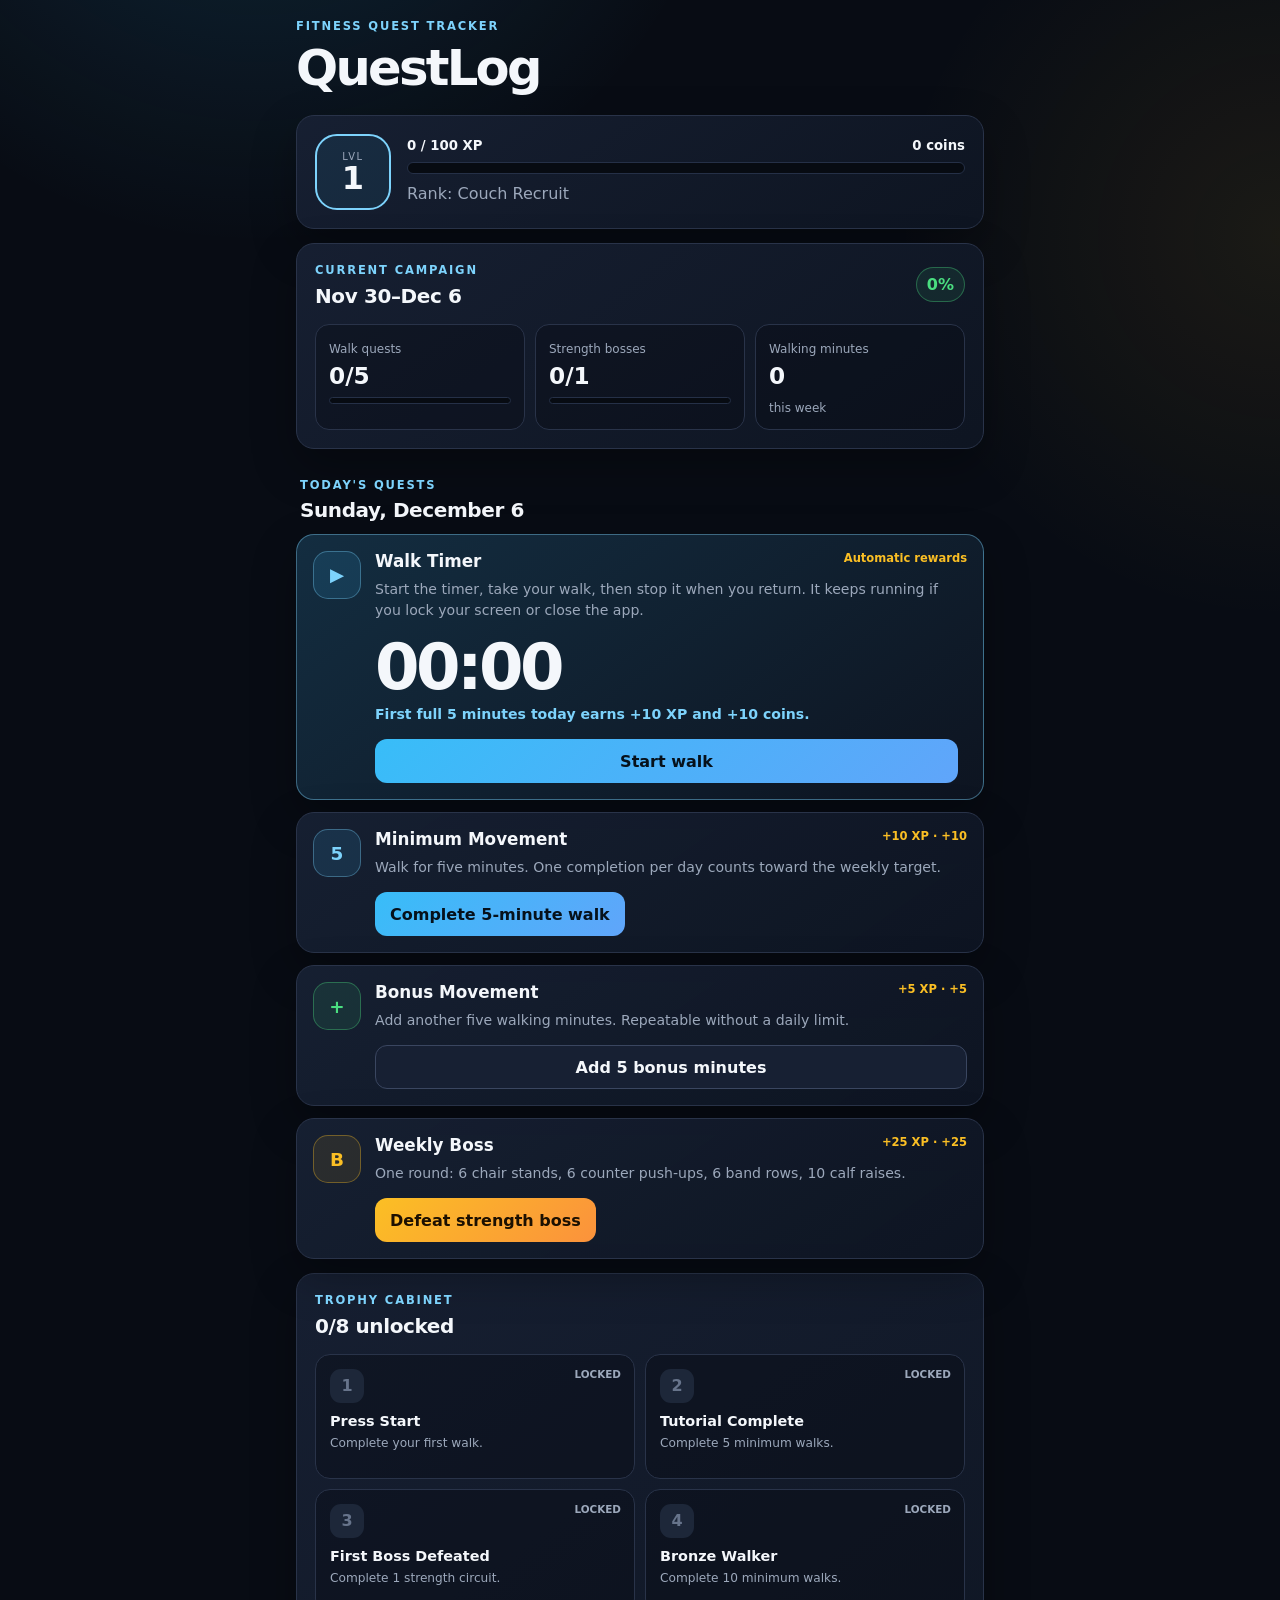
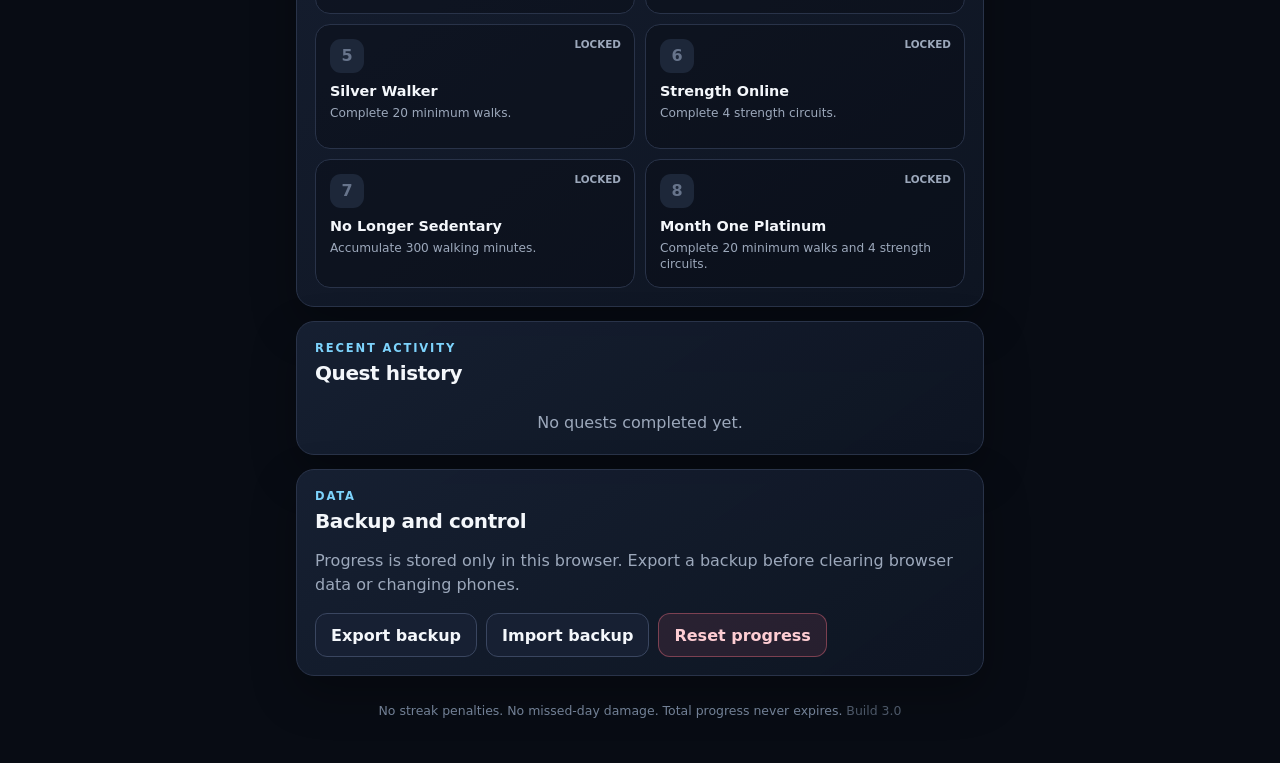
==== commit 78e983c4: "Add persistent walk timer rewards" ====
--- a/index.html
+++ b/index.html
@@ -76,6 +76,13 @@
 .quest-title-row { display:flex; align-items:flex-start; justify-content:space-between; gap:12px; }
 .reward { flex:none; color:var(--gold); font-size:.72rem; font-weight:800; white-space:nowrap; }
 .quest-card p { margin:8px 0 14px; color:var(--muted); font-size:.88rem; }
+.timer-card { border-color:rgba(125,211,252,.42); background:linear-gradient(145deg,rgba(20,47,67,.96),rgba(14,21,34,.96)); }
+.timer-card.running { border-color:rgba(74,222,128,.52); box-shadow:0 18px 45px rgba(0,0,0,.28),0 0 0 1px rgba(74,222,128,.08); }
+.timer-display { margin:2px 0 5px; font-size:clamp(2.5rem,12vw,4rem); font-weight:850; letter-spacing:-.055em; line-height:1; font-variant-numeric:tabular-nums; }
+.timer-hint { min-height:1.3em; margin:0 0 14px!important; color:var(--accent)!important; font-weight:750; }
+.timer-card.running .timer-hint { color:var(--green)!important; }
+.timer-actions { display:grid; grid-template-columns:1fr auto; gap:9px; }
+.primary.stop-button { background:linear-gradient(135deg,var(--green),#22c55e); color:#04140a; }
 .primary,.secondary,.danger,.file-label { min-height:44px; padding:11px 15px; border-radius:12px; font-weight:800; text-align:center; transition:transform .1s ease,opacity .1s ease; }
 .primary:active,.secondary:active,.danger:active,.file-label:active { transform:scale(.98); }
 .primary { background:linear-gradient(135deg,var(--accent-strong),#60a5fa); color:#06111b; }
@@ -117,6 +124,7 @@
   .reward{display:inline-block;margin-top:5px}
   .trophy-grid{grid-template-columns:1fr}
   .quest-card{padding:14px}
+  .timer-actions{grid-template-columns:1fr}
 }
 @media(prefers-reduced-motion:reduce){*,*::before,*::after{scroll-behavior:auto!important;transition:none!important}}
 </style>
@@ -152,6 +160,19 @@
       <section>
         <div class="section-heading outside-heading"><div><p class="eyebrow">TODAY'S QUESTS</p><h2 id="todayLabel">Today</h2></div></div>
         <div class="quest-stack">
+          <article id="timerCard" class="quest-card timer-card panel">
+            <div class="quest-icon" aria-hidden="true">&#9654;</div>
+            <div class="quest-body">
+              <div class="quest-title-row"><h3>Walk Timer</h3><span class="reward">Automatic rewards</span></div>
+              <p id="timerStatus">Start the timer, take your walk, then stop it when you return. It keeps running if you lock your screen or close the app.</p>
+              <div id="timerDisplay" class="timer-display" role="timer" aria-live="off">00:00</div>
+              <p id="timerHint" class="timer-hint">First full 5 minutes today earns +10 XP and +10 coins.</p>
+              <div class="timer-actions">
+                <button id="timerBtn" class="primary" type="button">Start walk</button>
+                <button id="discardWalkBtn" class="danger hidden" type="button">Discard</button>
+              </div>
+            </div>
+          </article>
           <article class="quest-card panel">
             <div class="quest-icon">5</div>
             <div class="quest-body">
@@ -199,7 +220,7 @@
         </div>
       </section>
     </main>
-    <footer><p>No streak penalties. No missed-day damage. Total progress never expires. <span class="build">Build 2.0</span></p></footer>
+    <footer><p>No streak penalties. No missed-day damage. Total progress never expires. <span class="build">Build 3.0</span></p></footer>
   </div>
 
   <div id="toast" class="toast" role="status" aria-live="polite"></div>
@@ -219,7 +240,8 @@
 
   const STORAGE_KEY = "questlog-fitness-v1";
   const XP_PER_LEVEL = 100;
-  const BUILD = "2.0.0";
+  const WALK_BLOCK_MS = 5 * 60 * 1000;
+  const BUILD = "3.0.0";
 
   const QUESTS = {
     walk: { title: "Minimum Movement", xp: 10, coins: 10, minutes: 5 },
@@ -245,13 +267,15 @@
 
   const defaultState = () => ({
     version:1, xp:0, coins:0, logs:[], unlocked:[],
-    totals:{ walks:0, bonusWalks:0, strength:0, walkMinutes:0 }
+    totals:{ walks:0, bonusWalks:0, strength:0, walkMinutes:0 },
+    activeWalk:null
   });
 
   const $ = id => document.getElementById(id);
   let state = loadState();
   let deferredInstallPrompt = null;
   let toastTimer = null;
+  let walkTimerInterval = null;
 
   function localDateKey(date = new Date()) {
     const y=date.getFullYear();
@@ -290,7 +314,10 @@
         ...base, ...parsed,
         totals:{...base.totals,...(parsed.totals||{})},
         logs:Array.isArray(parsed.logs)?parsed.logs:[],
-        unlocked:Array.isArray(parsed.unlocked)?parsed.unlocked:[]
+        unlocked:Array.isArray(parsed.unlocked)?parsed.unlocked:[],
+        activeWalk:parsed.activeWalk && Number.isFinite(new Date(parsed.activeWalk.startedAt).getTime())
+          ? {startedAt:parsed.activeWalk.startedAt}
+          : null
       };
     } catch(error) {
       console.error("QuestLog storage load failed", error);
@@ -310,9 +337,25 @@
     return `${Date.now()}-${Math.random().toString(16).slice(2)}`;
   }
 
+  function minimumWalkCredits(log) {
+    if(log.minimumWalkCredits!==undefined) {
+      const credits=Number(log.minimumWalkCredits);
+      return Number.isFinite(credits) ? Math.max(0,Math.floor(credits)) : 0;
+    }
+    return log.type==="walk" ? 1 : 0;
+  }
+
+  function bonusWalkCredits(log) {
+    if(log.bonusWalkCredits!==undefined) {
+      const credits=Number(log.bonusWalkCredits);
+      return Number.isFinite(credits) ? Math.max(0,Math.floor(credits)) : 0;
+    }
+    return log.type==="bonus" ? 1 : 0;
+  }
+
   function hasCompletedWalkToday() {
     const today=localDateKey();
-    return state.logs.some(log=>log.type==="walk" && log.dateKey===today);
+    return state.logs.some(log=>minimumWalkCredits(log)>0 && log.dateKey===today);
   }
 
   function hasCompletedStrengthThisWeek() {
@@ -345,14 +388,16 @@
 
     const log={
       id:makeId(), type, title:quest.title, xp:quest.xp, coins:quest.coins,
-      minutes:quest.minutes, dateKey:localDateKey(), timestamp:new Date().toISOString()
+      minutes:quest.minutes, dateKey:localDateKey(), timestamp:new Date().toISOString(),
+      minimumWalkCredits:type==="walk" ? 1 : 0,
+      bonusWalkCredits:type==="bonus" ? 1 : 0
     };
 
     state.logs.unshift(log);
     state.xp+=quest.xp;
     state.coins+=quest.coins;
-    if(type==="walk") state.totals.walks+=1;
-    if(type==="bonus") state.totals.bonusWalks+=1;
+    state.totals.walks+=minimumWalkCredits(log);
+    state.totals.bonusWalks+=bonusWalkCredits(log);
     if(type==="strength") state.totals.strength+=1;
     state.totals.walkMinutes+=quest.minutes;
 
@@ -363,6 +408,68 @@
     const base=`${quest.title} complete: +${quest.xp} XP, +${quest.coins} coins.`;
     showToast(newTrophies.length ? `${base} Trophy unlocked: ${newTrophies.join(", ")}.` : base);
     if("vibrate" in navigator) navigator.vibrate([35,25,55]);
+  }
+
+  function startWalk() {
+    if(state.activeWalk) return;
+    state.activeWalk={startedAt:new Date().toISOString()};
+    saveState();
+    renderWalkTimer();
+    syncWalkTimerInterval();
+    showToast("Walk timer started. You can lock your screen or close the app.");
+    if("vibrate" in navigator) navigator.vibrate(35);
+  }
+
+  function stopWalk() {
+    if(!state.activeWalk) return;
+
+    const endedAt=new Date();
+    const startedAt=new Date(state.activeWalk.startedAt);
+    const durationMs=Math.max(0,endedAt.getTime()-startedAt.getTime());
+    const minutes=Math.floor(durationMs/60000);
+    const rewardBlocks=Math.floor(durationMs/WALK_BLOCK_MS);
+    const firstBlock=rewardBlocks>0 && !hasCompletedWalkToday() ? 1 : 0;
+    const bonusBlocks=Math.max(0,rewardBlocks-firstBlock);
+    const xp=firstBlock*QUESTS.walk.xp+bonusBlocks*QUESTS.bonus.xp;
+    const coins=firstBlock*QUESTS.walk.coins+bonusBlocks*QUESTS.bonus.coins;
+
+    const log={
+      id:makeId(), type:"timedWalk", title:"Timed Walk", xp, coins, minutes,
+      durationSeconds:Math.floor(durationMs/1000),
+      minimumWalkCredits:firstBlock, bonusWalkCredits:bonusBlocks,
+      startedAt:startedAt.toISOString(), endedAt:endedAt.toISOString(),
+      dateKey:localDateKey(endedAt), timestamp:endedAt.toISOString()
+    };
+
+    state.activeWalk=null;
+    state.logs.unshift(log);
+    state.xp+=xp;
+    state.coins+=coins;
+    state.totals.walks+=firstBlock;
+    state.totals.bonusWalks+=bonusBlocks;
+    state.totals.walkMinutes+=minutes;
+
+    const newTrophies=updateTrophies();
+    saveState();
+    syncWalkTimerInterval();
+    render();
+
+    const durationMessage=minutes===0 ? "Timed walk recorded: less than one minute."
+      : `${minutes}-minute timed walk recorded.`;
+    const rewardMessage=xp>0 ? ` +${xp} XP, +${coins} coins.`
+      : " No full five-minute reward block yet.";
+    const trophyMessage=newTrophies.length ? ` Trophy unlocked: ${newTrophies.join(", ")}.` : "";
+    showToast(`${durationMessage}${rewardMessage}${trophyMessage}`);
+    if("vibrate" in navigator) navigator.vibrate([35,25,55]);
+  }
+
+  function discardWalk() {
+    if(!state.activeWalk) return;
+    state.activeWalk=null;
+    saveState();
+    syncWalkTimerInterval();
+    renderWalkTimer();
+    showToast("Walk timer discarded. No minutes or rewards were added.");
   }
 
   function undoLog(id) {
@@ -371,8 +478,8 @@
     const [log]=state.logs.splice(index,1);
     state.xp=Math.max(0,state.xp-log.xp);
     state.coins=Math.max(0,state.coins-log.coins);
-    if(log.type==="walk") state.totals.walks=Math.max(0,state.totals.walks-1);
-    if(log.type==="bonus") state.totals.bonusWalks=Math.max(0,state.totals.bonusWalks-1);
+    state.totals.walks=Math.max(0,state.totals.walks-minimumWalkCredits(log));
+    state.totals.bonusWalks=Math.max(0,state.totals.bonusWalks-bonusWalkCredits(log));
     if(log.type==="strength") state.totals.strength=Math.max(0,state.totals.strength-1);
     state.totals.walkMinutes=Math.max(0,state.totals.walkMinutes-(log.minutes||0));
     state.unlocked=TROPHIES.filter(trophy=>trophy.test(state)).map(trophy=>trophy.id);
@@ -384,10 +491,63 @@
   function weeklyStats() {
     const logs=state.logs.filter(log=>isThisWeek(log.timestamp));
     return {
-      walks:logs.filter(log=>log.type==="walk").length,
+      walks:logs.reduce((sum,log)=>sum+minimumWalkCredits(log),0),
       strength:logs.filter(log=>log.type==="strength").length,
       minutes:logs.reduce((sum,log)=>sum+(log.minutes||0),0)
     };
+  }
+
+  function formatElapsed(milliseconds) {
+    const totalSeconds=Math.max(0,Math.floor(milliseconds/1000));
+    const hours=Math.floor(totalSeconds/3600);
+    const minutes=Math.floor((totalSeconds%3600)/60);
+    const seconds=totalSeconds%60;
+    const pad=value=>String(value).padStart(2,"0");
+    return hours>0 ? `${pad(hours)}:${pad(minutes)}:${pad(seconds)}` : `${pad(minutes)}:${pad(seconds)}`;
+  }
+
+  function renderWalkTimer() {
+    const active=state.activeWalk;
+    const card=$("timerCard");
+    const button=$("timerBtn");
+    const discard=$("discardWalkBtn");
+
+    if(!active) {
+      card.classList.remove("running");
+      $("timerDisplay").textContent="00:00";
+      $("timerStatus").textContent="Start the timer, take your walk, then stop it when you return. It keeps running if you lock your screen or close the app.";
+      $("timerHint").textContent=hasCompletedWalkToday()
+        ? "Each full 5-minute block now earns +5 XP and +5 coins."
+        : "First full 5 minutes today earns +10 XP and +10 coins.";
+      button.textContent="Start walk";
+      button.classList.remove("stop-button");
+      discard.classList.add("hidden");
+      return;
+    }
+
+    const startedAt=new Date(active.startedAt);
+    const elapsedMs=Math.max(0,Date.now()-startedAt.getTime());
+    const blocks=Math.floor(elapsedMs/WALK_BLOCK_MS);
+    const firstBlock=blocks>0 && !hasCompletedWalkToday() ? 1 : 0;
+    const bonusBlocks=Math.max(0,blocks-firstBlock);
+    const xp=firstBlock*QUESTS.walk.xp+bonusBlocks*QUESTS.bonus.xp;
+    const coins=firstBlock*QUESTS.walk.coins+bonusBlocks*QUESTS.bonus.coins;
+
+    card.classList.add("running");
+    $("timerDisplay").textContent=formatElapsed(elapsedMs);
+    $("timerStatus").textContent=`Started ${new Intl.DateTimeFormat(undefined,{hour:"numeric",minute:"2-digit"}).format(startedAt)}. The start time is safely saved on this device.`;
+    $("timerHint").textContent=blocks>0
+      ? `${blocks} full ${blocks===1?"block":"blocks"} · +${xp} XP · +${coins} coins ready`
+      : "No full 5-minute reward block yet. Whole minutes will still be recorded.";
+    button.textContent="Stop walk and save";
+    button.classList.add("stop-button");
+    discard.classList.remove("hidden");
+  }
+
+  function syncWalkTimerInterval() {
+    clearInterval(walkTimerInterval);
+    walkTimerInterval=null;
+    if(state.activeWalk) walkTimerInterval=setInterval(renderWalkTimer,1000);
   }
 
   function shortDate(date) {
@@ -450,6 +610,7 @@
     $("strengthBtn").disabled=strengthDone;
     $("strengthBtn").textContent=strengthDone ? "Boss defeated this week" : "Defeat strength boss";
 
+    renderWalkTimer();
     renderTrophies();
     renderHistory();
   }
@@ -477,8 +638,8 @@
     }
     list.innerHTML=recent.map(log=>`<div class="history-item">
       <div><div class="history-title">${escapeHtml(log.title)}</div>
-      <div class="history-meta">${escapeHtml(historyDate(log.timestamp))}</div></div>
-      <div class="history-reward">+${log.xp} XP</div>
+      <div class="history-meta">${escapeHtml(historyDate(log.timestamp))}${log.type==="timedWalk" ? ` · ${log.minutes||0} min` : ""}</div></div>
+      <div class="history-reward">${log.xp>0 ? `+${log.xp} XP` : "No XP"}</div>
       <button class="undo-btn" type="button" data-undo="${escapeHtml(log.id)}">Undo</button>
     </div>`).join("");
     list.querySelectorAll("[data-undo]").forEach(button=>{
@@ -523,6 +684,7 @@
       };
       updateTrophies();
       saveState();
+      syncWalkTimerInterval();
       render();
       showToast("Backup imported.");
     } catch(error) {
@@ -542,11 +704,14 @@
   function resetProgress() {
     state=defaultState();
     saveState();
+    syncWalkTimerInterval();
     render();
     showToast("All progress reset.");
   }
 
   function bindEvents() {
+    $("timerBtn").addEventListener("click",()=>state.activeWalk ? stopWalk() : startWalk());
+    $("discardWalkBtn").addEventListener("click",discardWalk);
     $("walkBtn").addEventListener("click",()=>addQuest("walk"));
     $("bonusBtn").addEventListener("click",()=>addQuest("bonus"));
     $("strengthBtn").addEventListener("click",()=>addQuest("strength"));
@@ -577,6 +742,10 @@
       $("installBtn").classList.add("hidden");
       showToast("QuestLog installed.");
     });
+
+    document.addEventListener("visibilitychange",()=>{
+      if(!document.hidden) renderWalkTimer();
+    });
   }
 
   async function registerServiceWorker() {
@@ -594,6 +763,7 @@
     updateTrophies();
     saveState();
     render();
+    syncWalkTimerInterval();
     registerServiceWorker();
     document.documentElement.dataset.questlogReady="true";
     console.info(`QuestLog Fitness ${BUILD} ready`);
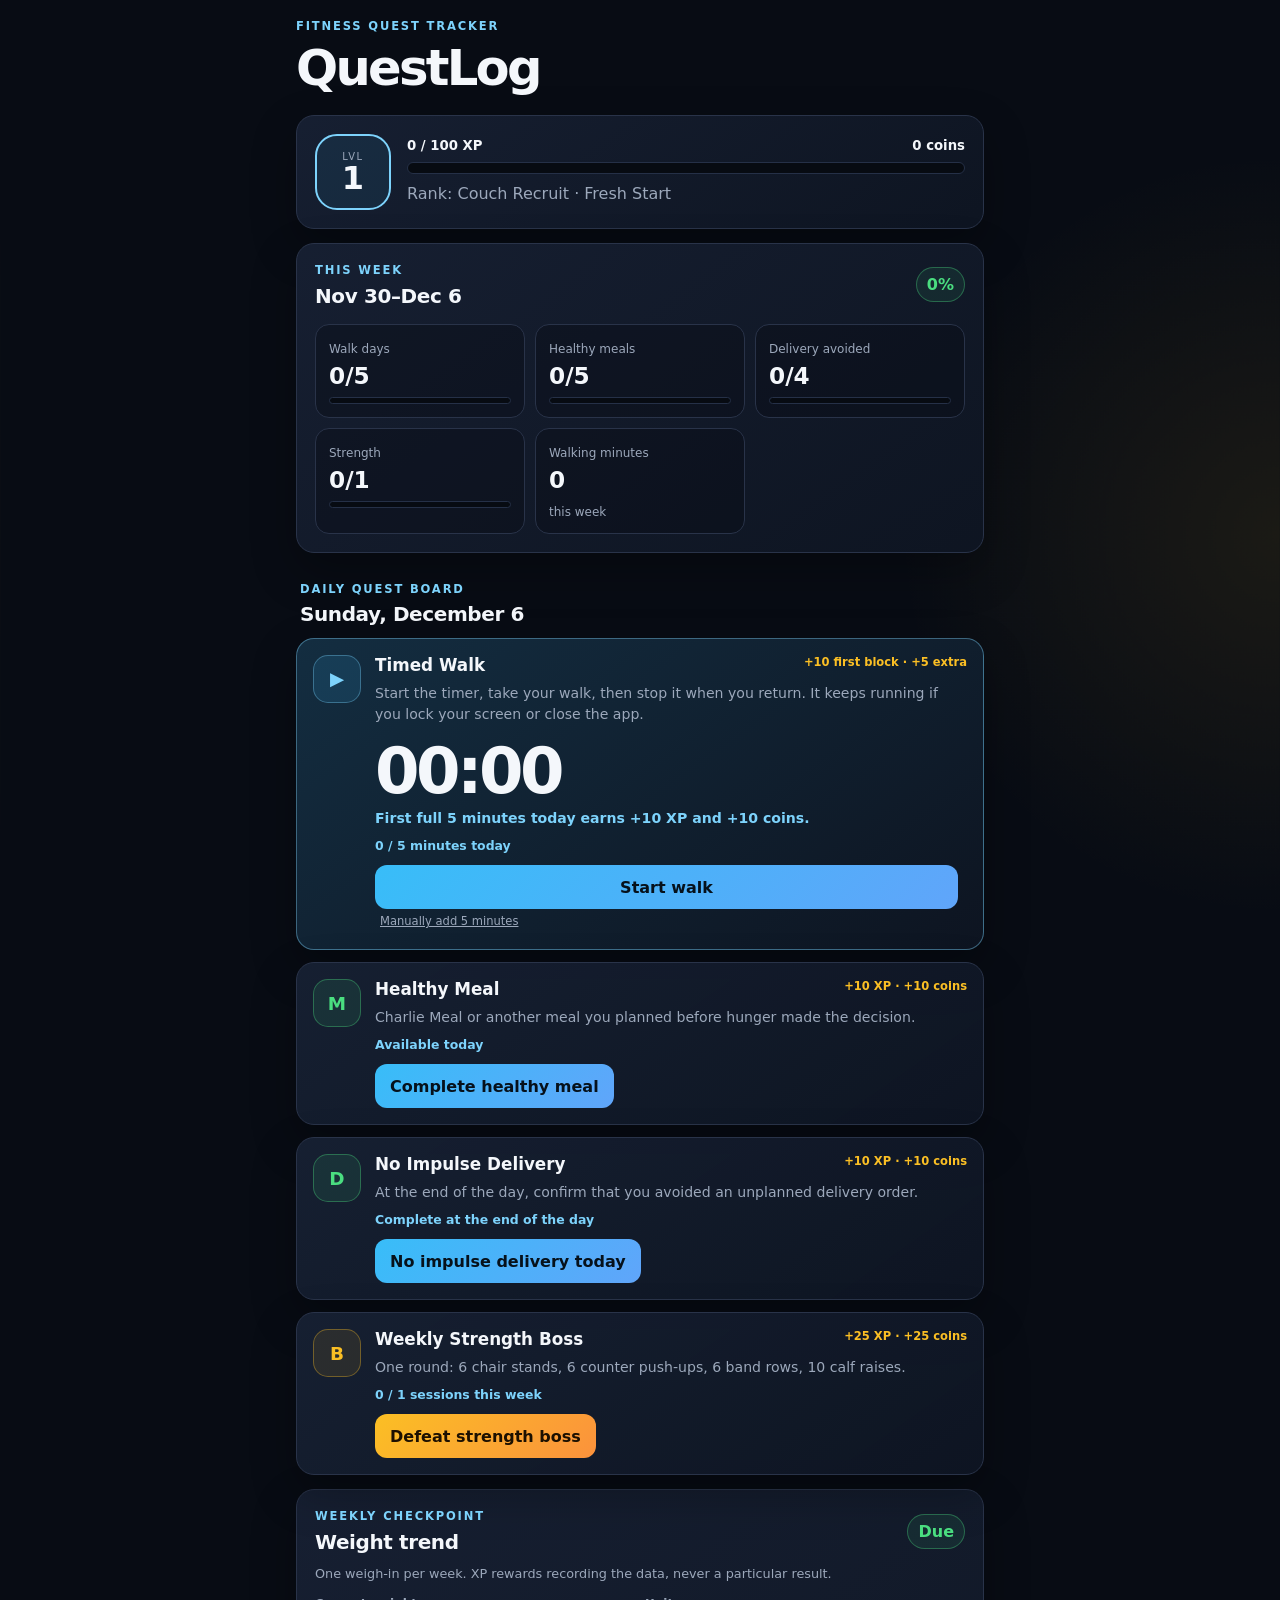
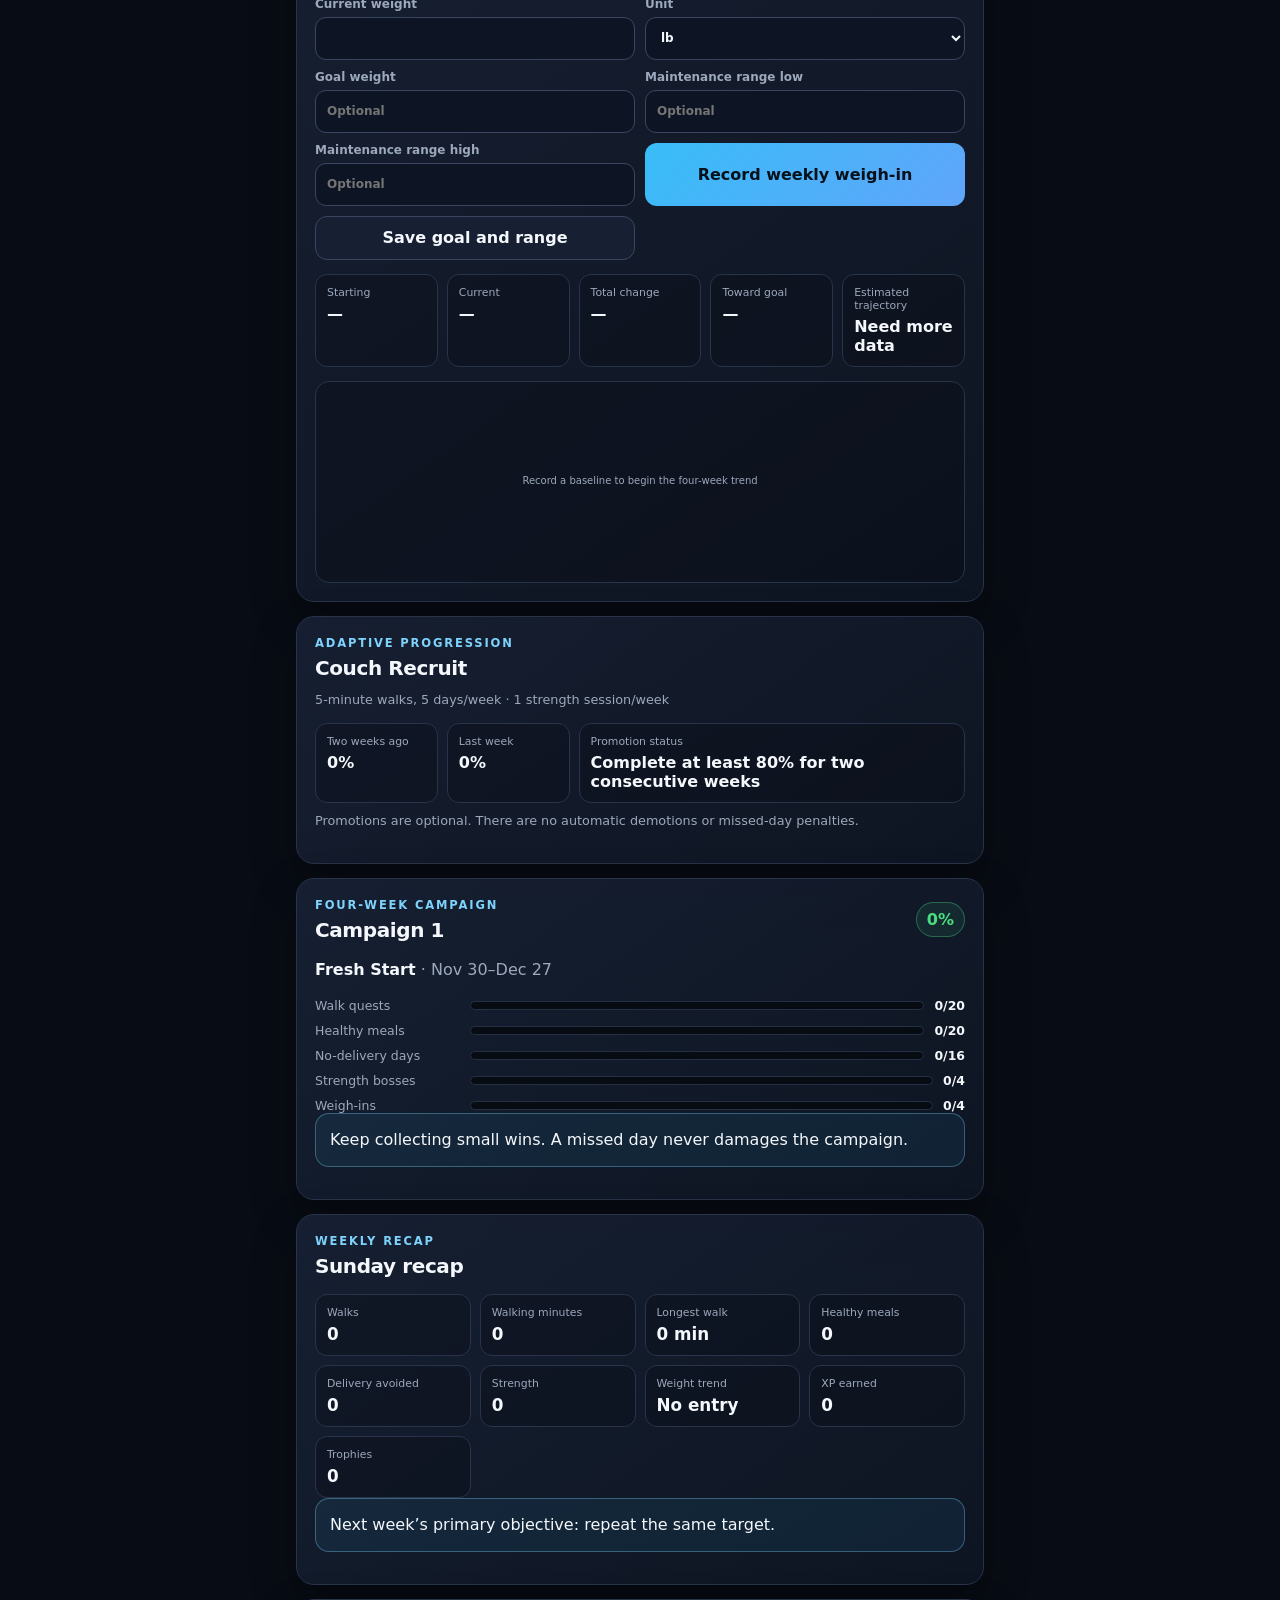
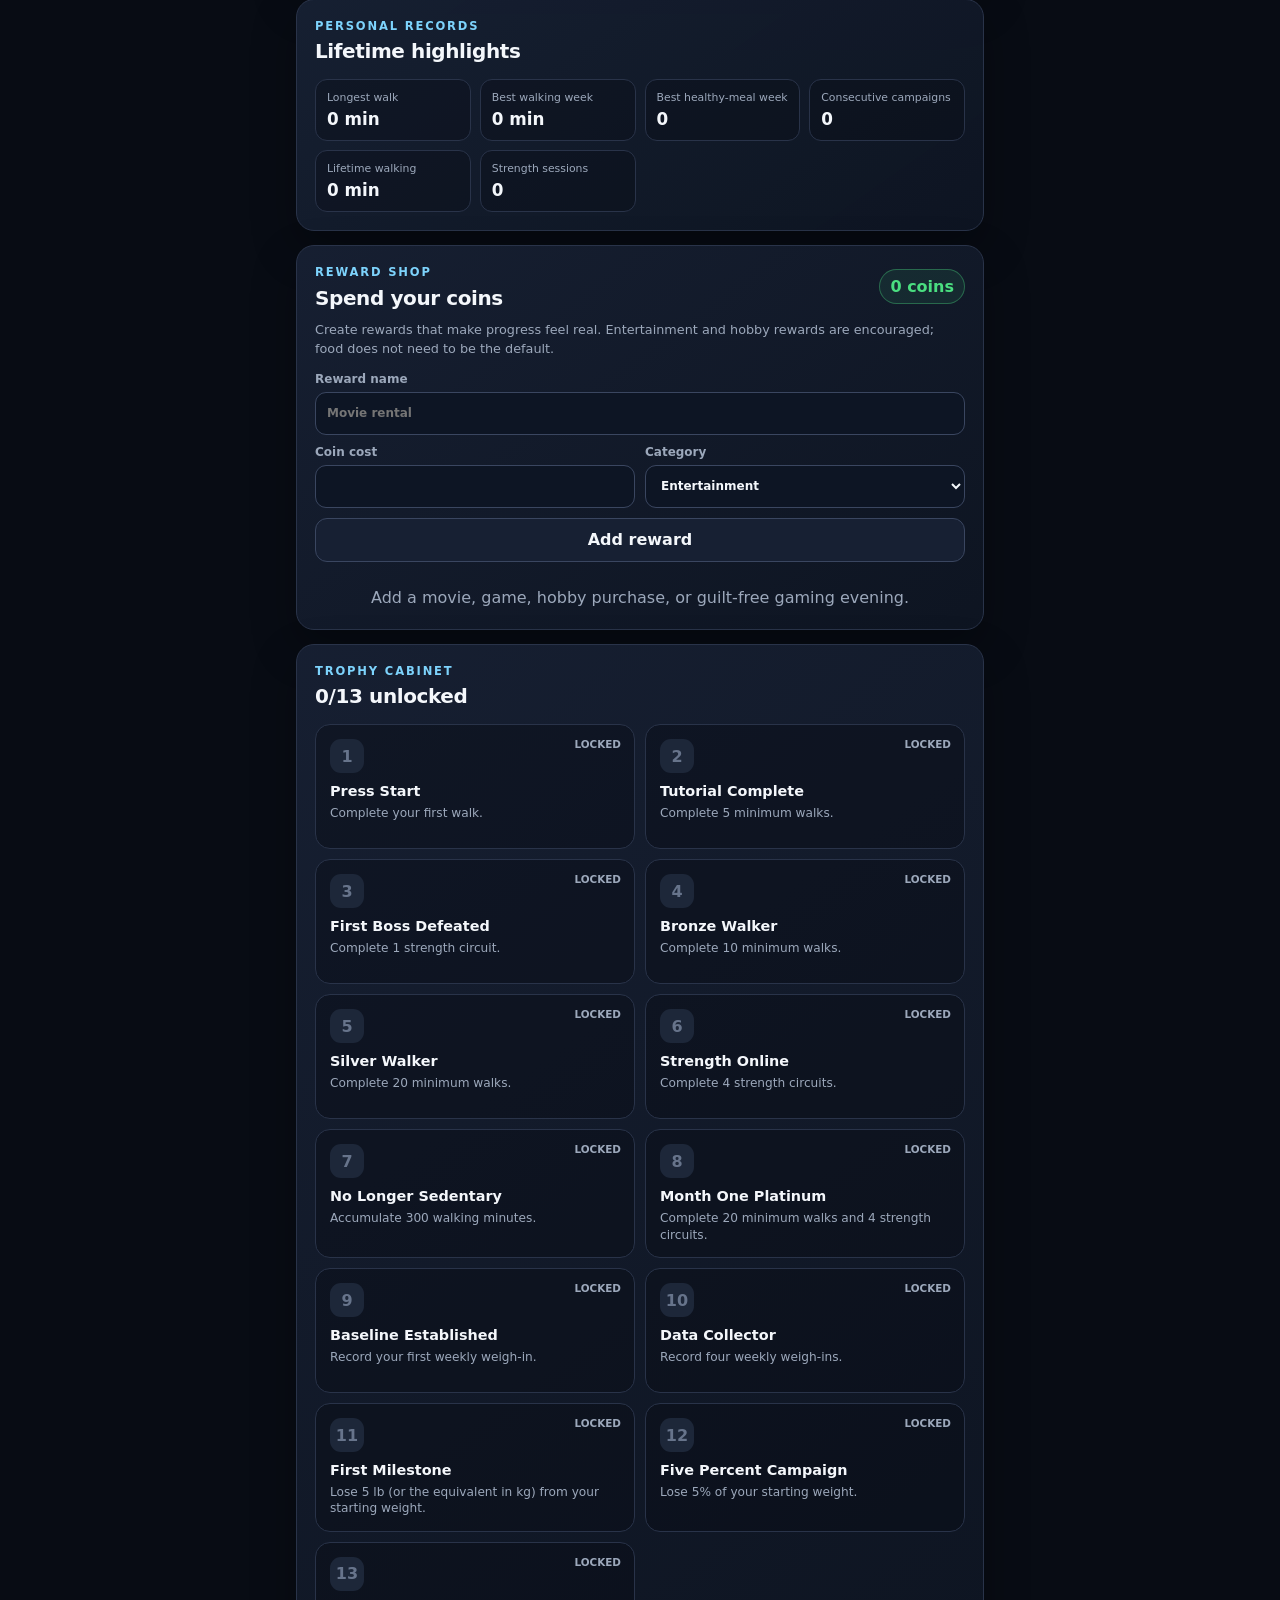
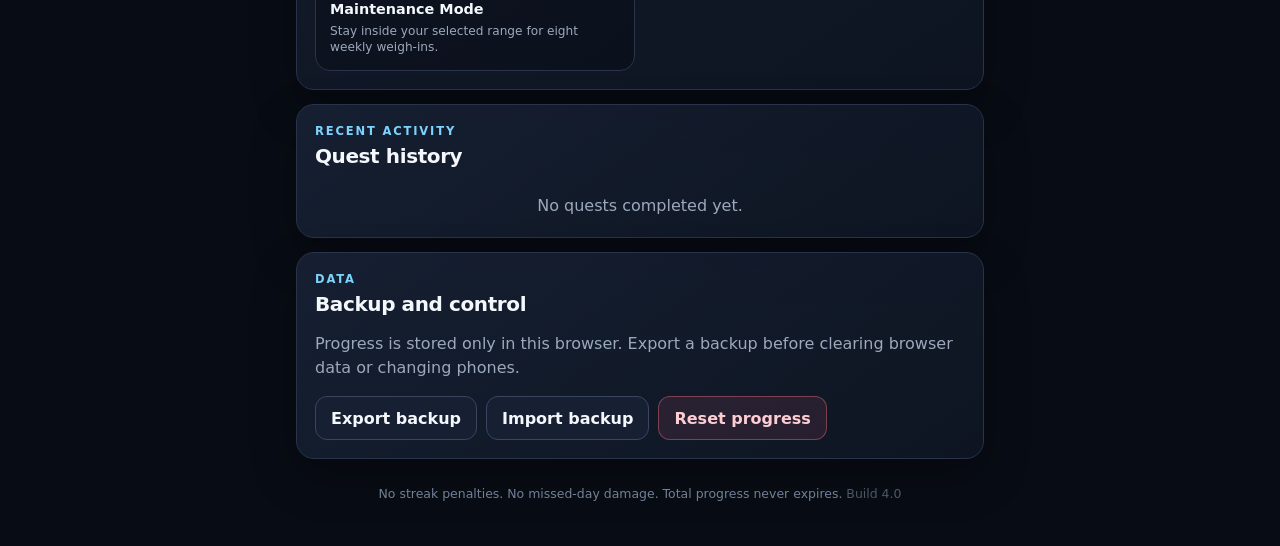
==== commit c62cdf3c: "Add weight-loss campaign system" ====
--- a/index.html
+++ b/index.html
@@ -4,7 +4,7 @@
   <meta charset="utf-8">
   <meta name="viewport" content="width=device-width, initial-scale=1, viewport-fit=cover">
   <meta name="theme-color" content="#111827">
-  <meta name="description" content="A private, offline fitness quest tracker with XP, coins, and trophies.">
+  <meta name="description" content="A private, offline weight-loss quest tracker with daily habits, campaigns, XP, coins, and trophies.">
   <title>QuestLog Fitness</title>
   <link rel="manifest" href="./manifest.webmanifest">
   <link rel="icon" href="./icon-192.png">
@@ -83,6 +83,46 @@
 .timer-card.running .timer-hint { color:var(--green)!important; }
 .timer-actions { display:grid; grid-template-columns:1fr auto; gap:9px; }
 .primary.stop-button { background:linear-gradient(135deg,var(--green),#22c55e); color:#04140a; }
+.compact-button { min-height:36px; padding:8px 11px; font-size:.76rem; }
+.quest-status { display:block; margin:-5px 0 12px; color:var(--accent); font-size:.78rem; font-weight:800; }
+.quest-card.completed { border-color:rgba(74,222,128,.4); }
+.quest-card.completed .quest-icon { color:var(--green); border-color:rgba(74,222,128,.35); background:rgba(74,222,128,.1); }
+.form-grid { display:grid; grid-template-columns:repeat(2,minmax(0,1fr)); gap:10px; }
+.form-grid .wide { grid-column:1/-1; }
+.field { display:grid; gap:6px; color:var(--muted); font-size:.75rem; font-weight:750; }
+input,select { width:100%; min-height:43px; padding:10px 11px; border:1px solid #3a4660; border-radius:11px; background:#0d1524; color:var(--text); font:inherit; }
+input:focus,select:focus { outline:3px solid rgba(125,211,252,.35); border-color:var(--accent); }
+.stats-grid { display:grid; grid-template-columns:repeat(5,minmax(0,1fr)); gap:9px; margin:14px 0; }
+.stats-grid .wide { grid-column:span 3; }
+.stat-card { min-width:0; padding:11px; border:1px solid var(--line); border-radius:12px; background:rgba(6,10,18,.34); }
+.stat-card span { display:block; color:var(--muted); font-size:.68rem; }
+.stat-card strong { display:block; margin-top:5px; font-size:1rem; overflow-wrap:anywhere; }
+.chart-wrap { min-height:180px; padding:10px; border:1px solid var(--line); border-radius:14px; background:rgba(6,10,18,.34); }
+.weight-chart { width:100%; height:180px; display:block; overflow:visible; }
+.chart-line { fill:none; stroke:var(--accent); stroke-width:3; stroke-linecap:round; stroke-linejoin:round; }
+.chart-area { fill:url(#weightGradient); }
+.chart-dot { fill:var(--surface); stroke:var(--green); stroke-width:3; }
+.chart-label { fill:var(--muted); font-size:10px; }
+.progress-list { display:grid; gap:10px; }
+.progress-row { display:grid; grid-template-columns:145px 1fr auto; align-items:center; gap:10px; }
+.progress-row span { color:var(--muted); font-size:.78rem; }
+.progress-row strong { font-size:.78rem; }
+.campaign-track { height:9px; overflow:hidden; border:1px solid #253047; border-radius:999px; background:#070b12; }
+.campaign-fill { height:100%; background:linear-gradient(90deg,var(--accent-strong),var(--green)); }
+.callout { padding:14px; margin-bottom:14px; border:1px solid rgba(125,211,252,.35); border-radius:14px; background:rgba(56,189,248,.08); }
+.callout.success { border-color:rgba(74,222,128,.38); background:rgba(74,222,128,.08); }
+.callout p:last-child { margin-bottom:0; }
+.recap-grid,.records-grid { display:grid; grid-template-columns:repeat(4,minmax(0,1fr)); gap:9px; }
+.recap-item,.record-item { padding:11px; border:1px solid var(--line); border-radius:12px; background:rgba(6,10,18,.34); }
+.recap-item span,.record-item span { display:block; color:var(--muted); font-size:.68rem; }
+.recap-item strong,.record-item strong { display:block; margin-top:5px; font-size:1.05rem; }
+.shop-list { display:grid; gap:9px; margin-top:14px; }
+.shop-item { display:grid; grid-template-columns:1fr auto auto; align-items:center; gap:10px; padding:12px; border:1px solid var(--line); border-radius:13px; background:rgba(6,10,18,.34); }
+.shop-item-title { font-weight:800; }
+.shop-item-meta { margin-top:3px; color:var(--muted); font-size:.72rem; }
+.coin-cost { color:var(--gold); font-weight:850; white-space:nowrap; }
+.text-button { padding:5px; background:transparent; color:var(--muted); font-size:.72rem; text-decoration:underline; }
+.panel-note { margin:-6px 0 14px; color:var(--muted); font-size:.8rem; }
 .primary,.secondary,.danger,.file-label { min-height:44px; padding:11px 15px; border-radius:12px; font-weight:800; text-align:center; transition:transform .1s ease,opacity .1s ease; }
 .primary:active,.secondary:active,.danger:active,.file-label:active { transform:scale(.98); }
 .primary { background:linear-gradient(135deg,var(--accent-strong),#60a5fa); color:#06111b; }
@@ -125,6 +165,14 @@
   .trophy-grid{grid-template-columns:1fr}
   .quest-card{padding:14px}
   .timer-actions{grid-template-columns:1fr}
+  .stats-grid{grid-template-columns:repeat(2,1fr)}
+  .stats-grid .wide{grid-column:1/-1}
+  .recap-grid,.records-grid{grid-template-columns:repeat(2,1fr)}
+  .form-grid{grid-template-columns:1fr}
+  .form-grid .wide{grid-column:auto}
+  .progress-row{grid-template-columns:105px 1fr auto}
+  .shop-item{grid-template-columns:1fr auto}
+  .shop-item .text-button{grid-column:1/-1;justify-self:start}
 }
 @media(prefers-reduced-motion:reduce){*,*::before,*::after{scroll-behavior:auto!important;transition:none!important}}
 </style>
@@ -147,61 +195,138 @@
 
       <section class="week-panel panel">
         <div class="section-heading">
-          <div><p class="eyebrow">CURRENT CAMPAIGN</p><h2 id="weekLabel">This week</h2></div>
+          <div><p class="eyebrow">THIS WEEK</p><h2 id="weekLabel">This week</h2></div>
           <div id="weeklyPercent" class="percent-chip">0%</div>
         </div>
         <div class="weekly-grid">
-          <article class="metric-card"><span class="metric-label">Walk quests</span><strong><span id="walkCount">0</span>/5</strong><div class="mini-track"><div id="walkProgress" class="mini-fill"></div></div></article>
-          <article class="metric-card"><span class="metric-label">Strength bosses</span><strong><span id="strengthCount">0</span>/1</strong><div class="mini-track"><div id="strengthProgress" class="mini-fill"></div></div></article>
+          <article class="metric-card"><span class="metric-label">Walk days</span><strong id="walkCount">0/5</strong><div class="mini-track"><div id="walkProgress" class="mini-fill"></div></div></article>
+          <article class="metric-card"><span class="metric-label">Healthy meals</span><strong id="healthyCount">0/5</strong><div class="mini-track"><div id="healthyProgress" class="mini-fill"></div></div></article>
+          <article class="metric-card"><span class="metric-label">Delivery avoided</span><strong id="deliveryCount">0/4</strong><div class="mini-track"><div id="deliveryProgress" class="mini-fill"></div></div></article>
+          <article class="metric-card"><span class="metric-label">Strength</span><strong id="strengthCount">0/1</strong><div class="mini-track"><div id="strengthProgress" class="mini-fill"></div></div></article>
           <article class="metric-card"><span class="metric-label">Walking minutes</span><strong id="minutesCount">0</strong><span class="metric-sub">this week</span></article>
         </div>
       </section>
 
       <section>
-        <div class="section-heading outside-heading"><div><p class="eyebrow">TODAY'S QUESTS</p><h2 id="todayLabel">Today</h2></div></div>
+        <div class="section-heading outside-heading"><div><p class="eyebrow">DAILY QUEST BOARD</p><h2 id="todayLabel">Today</h2></div></div>
+        <div id="recoveryPanel" class="callout hidden">
+          <p class="eyebrow">WELCOME BACK</p><h3>Resume Campaign</h3>
+          <p>Your minimum goals are waiting exactly where you left them. Nothing was lost.</p>
+          <button id="resumeCampaignBtn" class="primary compact-button" type="button">Resume campaign</button>
+        </div>
         <div class="quest-stack">
           <article id="timerCard" class="quest-card timer-card panel">
             <div class="quest-icon" aria-hidden="true">&#9654;</div>
             <div class="quest-body">
-              <div class="quest-title-row"><h3>Walk Timer</h3><span class="reward">Automatic rewards</span></div>
+              <div class="quest-title-row"><h3>Timed Walk</h3><span class="reward">+10 first block &middot; +5 extra</span></div>
               <p id="timerStatus">Start the timer, take your walk, then stop it when you return. It keeps running if you lock your screen or close the app.</p>
               <div id="timerDisplay" class="timer-display" role="timer" aria-live="off">00:00</div>
               <p id="timerHint" class="timer-hint">First full 5 minutes today earns +10 XP and +10 coins.</p>
+              <span id="walkQuestStatus" class="quest-status">0 / 5 minutes today</span>
               <div class="timer-actions">
                 <button id="timerBtn" class="primary" type="button">Start walk</button>
                 <button id="discardWalkBtn" class="danger hidden" type="button">Discard</button>
               </div>
+              <button id="manualWalkBtn" class="text-button" type="button">Manually add 5 minutes</button>
             </div>
           </article>
-          <article class="quest-card panel">
-            <div class="quest-icon">5</div>
+          <article id="healthyCard" class="quest-card panel">
+            <div class="quest-icon bonus">M</div>
             <div class="quest-body">
-              <div class="quest-title-row"><h3>Minimum Movement</h3><span class="reward">+10 XP · +10</span></div>
-              <p>Walk for five minutes. One completion per day counts toward the weekly target.</p>
-              <button id="walkBtn" class="primary" type="button">Complete 5-minute walk</button>
+              <div class="quest-title-row"><h3>Healthy Meal</h3><span class="reward">+10 XP &middot; +10 coins</span></div>
+              <p>Charlie Meal or another meal you planned before hunger made the decision.</p>
+              <span id="healthyStatus" class="quest-status">Available today</span>
+              <button id="healthyBtn" class="primary" type="button">Complete healthy meal</button>
             </div>
           </article>
-          <article class="quest-card panel">
-            <div class="quest-icon bonus">+</div>
+          <article id="deliveryCard" class="quest-card panel">
+            <div class="quest-icon bonus">D</div>
             <div class="quest-body">
-              <div class="quest-title-row"><h3>Bonus Movement</h3><span class="reward">+5 XP · +5</span></div>
-              <p>Add another five walking minutes. Repeatable without a daily limit.</p>
-              <button id="bonusBtn" class="secondary full" type="button">Add 5 bonus minutes</button>
+              <div class="quest-title-row"><h3>No Impulse Delivery</h3><span class="reward">+10 XP &middot; +10 coins</span></div>
+              <p>At the end of the day, confirm that you avoided an unplanned delivery order.</p>
+              <span id="deliveryStatus" class="quest-status">Complete at the end of the day</span>
+              <button id="deliveryBtn" class="primary" type="button">No impulse delivery today</button>
             </div>
           </article>
-          <article class="quest-card panel">
+          <article id="strengthCard" class="quest-card panel">
             <div class="quest-icon boss">B</div>
             <div class="quest-body">
-              <div class="quest-title-row"><h3>Weekly Boss</h3><span class="reward">+25 XP · +25</span></div>
+              <div class="quest-title-row"><h3>Weekly Strength Boss</h3><span class="reward">+25 XP &middot; +25 coins</span></div>
               <p>One round: 6 chair stands, 6 counter push-ups, 6 band rows, 10 calf raises.</p>
+              <span id="strengthStatus" class="quest-status">0 / 1 sessions this week</span>
               <button id="strengthBtn" class="primary boss-button" type="button">Defeat strength boss</button>
             </div>
           </article>
         </div>
       </section>
 
+      <section class="panel">
+        <div class="section-heading"><div><p class="eyebrow">WEEKLY CHECKPOINT</p><h2>Weight trend</h2></div><div id="weightDueChip" class="percent-chip">Due</div></div>
+        <p class="panel-note">One weigh-in per week. XP rewards recording the data, never a particular result.</p>
+        <form id="weightForm" class="form-grid">
+          <label class="field">Current weight<input id="weightInput" type="number" min="1" max="1500" step="0.1" inputmode="decimal" required></label>
+          <label class="field">Unit<select id="weightUnit"><option value="lb">lb</option><option value="kg">kg</option></select></label>
+          <label class="field">Goal weight<input id="goalWeightInput" type="number" min="1" max="1500" step="0.1" inputmode="decimal" placeholder="Optional"></label>
+          <label class="field">Maintenance range low<input id="maintenanceLowInput" type="number" min="1" max="1500" step="0.1" inputmode="decimal" placeholder="Optional"></label>
+          <label class="field">Maintenance range high<input id="maintenanceHighInput" type="number" min="1" max="1500" step="0.1" inputmode="decimal" placeholder="Optional"></label>
+          <button id="recordWeightBtn" class="primary" type="submit">Record weekly weigh-in</button>
+          <button id="saveWeightSettingsBtn" class="secondary" type="button">Save goal and range</button>
+        </form>
+        <div class="stats-grid">
+          <div class="stat-card"><span>Starting</span><strong id="startingWeight">&mdash;</strong></div>
+          <div class="stat-card"><span>Current</span><strong id="currentWeight">&mdash;</strong></div>
+          <div class="stat-card"><span>Total change</span><strong id="totalWeightChange">&mdash;</strong></div>
+          <div class="stat-card"><span>Toward goal</span><strong id="weightGoalPercent">&mdash;</strong></div>
+          <div class="stat-card"><span>Estimated trajectory</span><strong id="weightTrajectory">Need more data</strong></div>
+        </div>
+        <div class="chart-wrap"><svg id="weightChart" class="weight-chart" viewBox="0 0 600 180" role="img" aria-label="Four-week weight trend"></svg></div>
+      </section>
+
+      <section class="panel">
+        <div class="section-heading"><div><p class="eyebrow">ADAPTIVE PROGRESSION</p><h2 id="adaptiveRankName">Couch Recruit</h2></div></div>
+        <p id="adaptiveTargets" class="panel-note">5-minute walks, 5 days/week &middot; 1 strength session/week</p>
+        <div class="stats-grid">
+          <div class="stat-card"><span>Two weeks ago</span><strong id="weekTwoPercent">&mdash;</strong></div>
+          <div class="stat-card"><span>Last week</span><strong id="weekOnePercent">&mdash;</strong></div>
+          <div class="stat-card wide"><span>Promotion status</span><strong id="promotionMessage">Complete 80% for two consecutive weeks</strong></div>
+        </div>
+        <button id="acceptPromotionBtn" class="primary hidden" type="button">Accept promotion</button>
+        <p class="panel-note">Promotions are optional. There are no automatic demotions or missed-day penalties.</p>
+      </section>
+
+      <section class="panel">
+        <div class="section-heading"><div><p class="eyebrow">FOUR-WEEK CAMPAIGN</p><h2 id="campaignLabel">Campaign 1</h2></div><div id="campaignPercent" class="percent-chip">0%</div></div>
+        <p><strong id="campaignTitle">Fresh Start</strong> <span id="campaignDates" class="muted"></span></p>
+        <div id="campaignProgress" class="progress-list"></div>
+        <div id="campaignStatus" class="callout"><p>Keep collecting small wins. A missed day never damages the campaign.</p></div>
+        <button id="campaignActionBtn" class="primary hidden" type="button">Start next campaign</button>
+      </section>
+
+      <section class="panel">
+        <div class="section-heading"><div><p class="eyebrow">WEEKLY RECAP</p><h2 id="recapLabel">This week so far</h2></div></div>
+        <div id="recapGrid" class="recap-grid"></div>
+        <p id="nextObjective" class="callout">Next week&rsquo;s primary objective: repeat the same target.</p>
+      </section>
+
+      <section class="panel">
+        <div class="section-heading"><div><p class="eyebrow">PERSONAL RECORDS</p><h2>Lifetime highlights</h2></div></div>
+        <div id="recordsGrid" class="records-grid"></div>
+      </section>
+
+      <section class="panel">
+        <div class="section-heading"><div><p class="eyebrow">REWARD SHOP</p><h2>Spend your coins</h2></div><div id="shopBalance" class="percent-chip">0 coins</div></div>
+        <p class="panel-note">Create rewards that make progress feel real. Entertainment and hobby rewards are encouraged; food does not need to be the default.</p>
+        <form id="rewardForm" class="form-grid">
+          <label class="field wide">Reward name<input id="rewardNameInput" maxlength="60" placeholder="Movie rental" required></label>
+          <label class="field">Coin cost<input id="rewardCostInput" type="number" min="1" max="100000" step="1" inputmode="numeric" required></label>
+          <label class="field">Category<select id="rewardCategoryInput"><option>Entertainment</option><option>Hobby</option><option>Planned treat</option><option>Other</option></select></label>
+          <button class="secondary wide" type="submit">Add reward</button>
+        </form>
+        <div id="shopList" class="shop-list"></div>
+      </section>
+
       <section class="panel trophies-panel">
-        <div class="section-heading"><div><p class="eyebrow">TROPHY CABINET</p><h2><span id="trophyCount">0</span>/8 unlocked</h2></div></div>
+        <div class="section-heading"><div><p class="eyebrow">TROPHY CABINET</p><h2><span id="trophyCount">0</span>/<span id="trophyTotal">13</span> unlocked</h2></div></div>
         <div id="trophyGrid" class="trophy-grid"></div>
       </section>
 
@@ -220,7 +345,7 @@
         </div>
       </section>
     </main>
-    <footer><p>No streak penalties. No missed-day damage. Total progress never expires. <span class="build">Build 3.0</span></p></footer>
+    <footer><p>No streak penalties. No missed-day damage. Total progress never expires. <span class="build">Build 4.0</span></p></footer>
   </div>
 
   <div id="toast" class="toast" role="status" aria-live="polite"></div>
@@ -241,12 +366,16 @@
   const STORAGE_KEY = "questlog-fitness-v1";
   const XP_PER_LEVEL = 100;
   const WALK_BLOCK_MS = 5 * 60 * 1000;
-  const BUILD = "3.0.0";
+  const DAY_MS = 24 * 60 * 60 * 1000;
+  const BUILD = "4.0.0";
 
   const QUESTS = {
     walk: { title: "Minimum Movement", xp: 10, coins: 10, minutes: 5 },
     bonus: { title: "Bonus Movement", xp: 5, coins: 5, minutes: 5 },
-    strength: { title: "Weekly Boss", xp: 25, coins: 25, minutes: 0 }
+    healthyMeal: { title: "Healthy Meal", xp: 10, coins: 10, minutes: 0 },
+    noDelivery: { title: "No Impulse Delivery", xp: 10, coins: 10, minutes: 0 },
+    strength: { title: "Weekly Strength Boss", xp: 25, coins: 25, minutes: 0 },
+    weighIn: { title: "Weekly Weigh-in", xp: 10, coins: 10, minutes: 0 }
   };
 
   const TROPHIES = [
@@ -257,18 +386,32 @@
     { id:"silver-walker", name:"Silver Walker", description:"Complete 20 minimum walks.", test:s=>s.totals.walks>=20 },
     { id:"strength-online", name:"Strength Online", description:"Complete 4 strength circuits.", test:s=>s.totals.strength>=4 },
     { id:"distance-300", name:"No Longer Sedentary", description:"Accumulate 300 walking minutes.", test:s=>s.totals.walkMinutes>=300 },
-    { id:"month-one", name:"Month One Platinum", description:"Complete 20 minimum walks and 4 strength circuits.", test:s=>s.totals.walks>=20&&s.totals.strength>=4 }
+    { id:"month-one", name:"Month One Platinum", description:"Complete 20 minimum walks and 4 strength circuits.", test:s=>s.totals.walks>=20&&s.totals.strength>=4 },
+    { id:"baseline", name:"Baseline Established", description:"Record your first weekly weigh-in.", test:s=>s.weights.length>=1 },
+    { id:"data-collector", name:"Data Collector", description:"Record four weekly weigh-ins.", test:s=>s.weights.length>=4 },
+    { id:"first-weight-milestone", name:"First Milestone", description:"Lose 5 lb (or the equivalent in kg) from your starting weight.", test:s=>weightLost(s)>=5 },
+    { id:"five-percent", name:"Five Percent Campaign", description:"Lose 5% of your starting weight.", test:s=>weightLossPercent(s)>=5 },
+    { id:"maintenance", name:"Maintenance Mode", description:"Stay inside your selected range for eight weekly weigh-ins.", test:s=>isMaintaining(s) }
   ];
 
   const RANKS = [
-    [1,"Couch Recruit"], [3,"Routine Initiate"], [5,"Movement Adept"],
-    [8,"Consistency Hunter"], [12,"Habit Vanguard"], [20,"Platinum Operator"]
+    {name:"Couch Recruit",walkMinutes:5,walkDays:5,strength:1},
+    {name:"Routine Initiate",walkMinutes:10,walkDays:5,strength:1},
+    {name:"Movement Adept",walkMinutes:15,walkDays:5,strength:2},
+    {name:"Consistency Hunter",walkMinutes:20,walkDays:5,strength:2},
+    {name:"Habit Vanguard",walkMinutes:30,walkDays:5,strength:2}
   ];
 
+  const CAMPAIGN_TITLES = ["Fresh Start","Momentum Builder","Campaign Veteran","Steady Operator","Platinum Pathfinder"];
+
   const defaultState = () => ({
-    version:1, xp:0, coins:0, logs:[], unlocked:[],
-    totals:{ walks:0, bonusWalks:0, strength:0, walkMinutes:0 },
-    activeWalk:null
+    version:2, xp:0, coins:0, logs:[], unlocked:[], unlockedAt:{},
+    totals:{walks:0,bonusWalks:0,strength:0,walkMinutes:0,healthyMeals:0,noDelivery:0,weighIns:0,completedCampaigns:0,consecutiveCampaigns:0},
+    activeWalk:null, weights:[], shopRewards:[], lastActivityAt:null,
+    weightSettings:{unit:"lb",goal:null,maintenanceLow:null,maintenanceHigh:null},
+    progression:{rankIndex:0,rankStartedWeek:localDateKey(startOfWeek()),weekTargets:{}},
+    campaign:{number:1,startDate:localDateKey(startOfWeek()),goals:{walks:20,healthyMeals:20,noDelivery:16,strength:4,weighIns:4},completedAt:null,resumedAt:null},
+    campaignHistory:[]
   });
 
   const $ = id => document.getElementById(id);
@@ -308,13 +451,20 @@
   function loadState() {
     try {
       const parsed=JSON.parse(localStorage.getItem(STORAGE_KEY));
-      if(!parsed || parsed.version!==1) return defaultState();
+      if(!parsed || ![1,2].includes(parsed.version)) return defaultState();
       const base=defaultState();
       return {
-        ...base, ...parsed,
+        ...base, ...parsed, version:2,
         totals:{...base.totals,...(parsed.totals||{})},
         logs:Array.isArray(parsed.logs)?parsed.logs:[],
         unlocked:Array.isArray(parsed.unlocked)?parsed.unlocked:[],
+        unlockedAt:parsed.unlockedAt&&typeof parsed.unlockedAt==="object"?parsed.unlockedAt:{},
+        weights:Array.isArray(parsed.weights)?parsed.weights.filter(entry=>Number.isFinite(Number(entry.weight))):[],
+        shopRewards:Array.isArray(parsed.shopRewards)?parsed.shopRewards:[],
+        weightSettings:{...base.weightSettings,...(parsed.weightSettings||{})},
+        progression:{...base.progression,...(parsed.progression||{}),weekTargets:{...base.progression.weekTargets,...(parsed.progression?.weekTargets||{})}},
+        campaign:{...base.campaign,...(parsed.campaign||{}),goals:{...base.campaign.goals,...(parsed.campaign?.goals||{})}},
+        campaignHistory:Array.isArray(parsed.campaignHistory)?parsed.campaignHistory:[],
         activeWalk:parsed.activeWalk && Number.isFinite(new Date(parsed.activeWalk.startedAt).getTime())
           ? {startedAt:parsed.activeWalk.startedAt}
           : null
@@ -353,13 +503,66 @@
     return log.type==="bonus" ? 1 : 0;
   }
 
+  function logCoinDelta(log) {
+    const delta=Number(log.coinDelta!==undefined ? log.coinDelta : log.coins||0);
+    return Number.isFinite(delta) ? delta : 0;
+  }
+
+  function weightLost(source=state) {
+    if(source.weights.length<2) return 0;
+    const sorted=[...source.weights].sort((a,b)=>new Date(a.timestamp)-new Date(b.timestamp));
+    const loss=Number(sorted[0].weight)-Number(sorted.at(-1).weight);
+    return Math.max(0,source.weightSettings.unit==="kg" ? loss*2.2046226218 : loss);
+  }
+
+  function weightLossPercent(source=state) {
+    if(source.weights.length<2) return 0;
+    const sorted=[...source.weights].sort((a,b)=>new Date(a.timestamp)-new Date(b.timestamp));
+    const start=Number(sorted[0].weight);
+    return start>0 ? Math.max(0,((start-Number(sorted.at(-1).weight))/start)*100) : 0;
+  }
+
+  function isMaintaining(source=state) {
+    const low=Number(source.weightSettings.maintenanceLow);
+    const high=Number(source.weightSettings.maintenanceHigh);
+    if(!Number.isFinite(low)||!Number.isFinite(high)||low>high||source.weights.length<8) return false;
+    return [...source.weights].sort((a,b)=>new Date(b.timestamp)-new Date(a.timestamp)).slice(0,8)
+      .every(entry=>Number(entry.weight)>=low&&Number(entry.weight)<=high);
+  }
+
+  function markActivity() {
+    state.lastActivityAt=new Date().toISOString();
+  }
+
+  function hasDailyQuest(type,dateKey=localDateKey()) {
+    return state.logs.some(log=>log.type===type&&log.dateKey===dateKey);
+  }
+
+  function walkMinutesForDate(dateKey) {
+    return state.logs.filter(log=>log.dateKey===dateKey).reduce((sum,log)=>sum+(Number(log.minutes)||0),0);
+  }
+
+  function rankForWeek(date=new Date()) {
+    const key=localDateKey(startOfWeek(date));
+    let rankIndex=Number(state.progression.weekTargets[key]);
+    if(!Number.isInteger(rankIndex)) {
+      rankIndex=Math.max(0,Math.min(RANKS.length-1,Number(state.progression.rankIndex)||0));
+      state.progression.weekTargets[key]=rankIndex;
+    }
+    return RANKS[Math.max(0,Math.min(RANKS.length-1,rankIndex))];
+  }
+
   function hasCompletedWalkToday() {
     const today=localDateKey();
     return state.logs.some(log=>minimumWalkCredits(log)>0 && log.dateKey===today);
   }
 
+  function strengthCountThisWeek() {
+    return state.logs.filter(log=>log.type==="strength"&&isThisWeek(log.timestamp)).length;
+  }
+
   function hasCompletedStrengthThisWeek() {
-    return state.logs.some(log=>log.type==="strength" && isThisWeek(log.timestamp));
+    return strengthCountThisWeek()>=rankForWeek().strength;
   }
 
   function updateTrophies() {
@@ -367,6 +570,7 @@
     for(const trophy of TROPHIES) {
       if(trophy.test(state) && !state.unlocked.includes(trophy.id)) {
         state.unlocked.push(trophy.id);
+        state.unlockedAt[trophy.id]=new Date().toISOString();
         newly.push(trophy.name);
       }
     }
@@ -378,16 +582,20 @@
     if(!quest) return;
 
     if(type==="walk" && hasCompletedWalkToday()) {
-      showToast("Today's minimum walk is already complete. Use Bonus Movement for extra minutes.");
+      showToast("Today's first walk block is complete. Add a bonus block instead.");
       return;
     }
+    if((type==="healthyMeal"||type==="noDelivery")&&hasDailyQuest(type)) {
+      showToast(type==="healthyMeal" ? "Today's healthy meal is already recorded." : "Today's delivery quest is already complete.");
+      return;
+    }
     if(type==="strength" && hasCompletedStrengthThisWeek()) {
-      showToast("This week's strength boss is already defeated.");
+      showToast("This week's strength target is already complete.");
       return;
     }
 
     const log={
-      id:makeId(), type, title:quest.title, xp:quest.xp, coins:quest.coins,
+      id:makeId(), type, title:quest.title, xp:quest.xp, coins:quest.coins, coinDelta:quest.coins,
       minutes:quest.minutes, dateKey:localDateKey(), timestamp:new Date().toISOString(),
       minimumWalkCredits:type==="walk" ? 1 : 0,
       bonusWalkCredits:type==="bonus" ? 1 : 0
@@ -399,9 +607,13 @@
     state.totals.walks+=minimumWalkCredits(log);
     state.totals.bonusWalks+=bonusWalkCredits(log);
     if(type==="strength") state.totals.strength+=1;
+    if(type==="healthyMeal") state.totals.healthyMeals+=1;
+    if(type==="noDelivery") state.totals.noDelivery+=1;
     state.totals.walkMinutes+=quest.minutes;
+    markActivity();
 
     const newTrophies=updateTrophies();
+    refreshCampaignCompletion();
     saveState();
     render();
 
@@ -413,6 +625,7 @@
   function startWalk() {
     if(state.activeWalk) return;
     state.activeWalk={startedAt:new Date().toISOString()};
+    markActivity();
     saveState();
     renderWalkTimer();
     syncWalkTimerInterval();
@@ -434,7 +647,7 @@
     const coins=firstBlock*QUESTS.walk.coins+bonusBlocks*QUESTS.bonus.coins;
 
     const log={
-      id:makeId(), type:"timedWalk", title:"Timed Walk", xp, coins, minutes,
+      id:makeId(), type:"timedWalk", title:"Timed Walk", xp, coins, coinDelta:coins, minutes,
       durationSeconds:Math.floor(durationMs/1000),
       minimumWalkCredits:firstBlock, bonusWalkCredits:bonusBlocks,
       startedAt:startedAt.toISOString(), endedAt:endedAt.toISOString(),
@@ -448,8 +661,10 @@
     state.totals.walks+=firstBlock;
     state.totals.bonusWalks+=bonusBlocks;
     state.totals.walkMinutes+=minutes;
+    markActivity();
 
     const newTrophies=updateTrophies();
+    refreshCampaignCompletion();
     saveState();
     syncWalkTimerInterval();
     render();
@@ -476,25 +691,71 @@
     const index=state.logs.findIndex(log=>log.id===id);
     if(index<0) return;
     const [log]=state.logs.splice(index,1);
-    state.xp=Math.max(0,state.xp-log.xp);
-    state.coins=Math.max(0,state.coins-log.coins);
+    state.xp=Math.max(0,state.xp-(Number(log.xp)||0));
+    state.coins=Math.max(0,state.coins-logCoinDelta(log));
     state.totals.walks=Math.max(0,state.totals.walks-minimumWalkCredits(log));
     state.totals.bonusWalks=Math.max(0,state.totals.bonusWalks-bonusWalkCredits(log));
     if(log.type==="strength") state.totals.strength=Math.max(0,state.totals.strength-1);
+    if(log.type==="healthyMeal") state.totals.healthyMeals=Math.max(0,state.totals.healthyMeals-1);
+    if(log.type==="noDelivery") state.totals.noDelivery=Math.max(0,state.totals.noDelivery-1);
+    if(log.type==="weighIn") {
+      state.totals.weighIns=Math.max(0,state.totals.weighIns-1);
+      state.weights=state.weights.filter(entry=>entry.id!==log.weightId);
+    }
     state.totals.walkMinutes=Math.max(0,state.totals.walkMinutes-(log.minutes||0));
-    state.unlocked=TROPHIES.filter(trophy=>trophy.test(state)).map(trophy=>trophy.id);
+    const earnedCampaignIds=state.campaignHistory.filter(item=>item.completedAt).map(item=>`campaign-${item.number}`);
+    const validFixed=TROPHIES.filter(trophy=>trophy.test(state)).map(trophy=>trophy.id);
+    state.unlocked=[...new Set([...validFixed,...earnedCampaignIds])];
+    for(const trophy of TROPHIES) if(!validFixed.includes(trophy.id)) delete state.unlockedAt[trophy.id];
     saveState();
     render();
-    showToast("Completion removed.");
-  }
-
-  function weeklyStats() {
-    const logs=state.logs.filter(log=>isThisWeek(log.timestamp));
+    showToast(log.type==="shopSpend" ? "Reward purchase undone and coins restored." : "Activity removed.");
+  }
+
+  function weeklyStats(weekStart=startOfWeek()) {
+    const start=startOfWeek(weekStart);
+    const end=new Date(start.getTime()+7*DAY_MS);
+    const logs=state.logs.filter(log=>{
+      const time=new Date(log.timestamp).getTime();
+      return time>=start.getTime()&&time<end.getTime();
+    });
+    const rank=rankForWeek(start);
+    const dailyMinutes={};
+    for(const log of logs) if(log.dateKey) dailyMinutes[log.dateKey]=(dailyMinutes[log.dateKey]||0)+(Number(log.minutes)||0);
+    const healthy=new Set(logs.filter(log=>log.type==="healthyMeal").map(log=>log.dateKey)).size;
+    const delivery=new Set(logs.filter(log=>log.type==="noDelivery").map(log=>log.dateKey)).size;
+    const strength=logs.filter(log=>log.type==="strength").length;
+    const weighIns=state.weights.filter(entry=>{
+      const time=new Date(entry.timestamp).getTime();
+      return time>=start.getTime()&&time<end.getTime();
+    }).length;
+    const walks=Object.values(dailyMinutes).filter(minutes=>minutes>=rank.walkMinutes).length;
+    const completed=Math.min(walks,rank.walkDays)+Math.min(healthy,5)+Math.min(delivery,4)+Math.min(strength,rank.strength)+Math.min(weighIns,1);
+    const target=rank.walkDays+5+4+rank.strength+1;
+    const unlocked=Object.values(state.unlockedAt).filter(timestamp=>{
+      const time=new Date(timestamp).getTime();
+      return time>=start.getTime()&&time<end.getTime();
+    }).length;
     return {
-      walks:logs.reduce((sum,log)=>sum+minimumWalkCredits(log),0),
-      strength:logs.filter(log=>log.type==="strength").length,
-      minutes:logs.reduce((sum,log)=>sum+(log.minutes||0),0)
+      walks,healthy,delivery,strength,weighIns,rank,
+      minutes:logs.reduce((sum,log)=>sum+(Number(log.minutes)||0),0),
+      longestWalk:Math.max(0,...logs.filter(log=>["walk","bonus","timedWalk"].includes(log.type)).map(log=>Number(log.minutes)||0)),
+      xp:logs.reduce((sum,log)=>sum+Math.max(0,Number(log.xp)||0),0),
+      trophies:unlocked,
+      percent:target ? Math.round((completed/target)*100) : 0,
+      start,end
     };
+  }
+
+  function promotionInfo() {
+    const oneWeekAgo=new Date(startOfWeek().getTime()-7*DAY_MS);
+    const twoWeeksAgo=new Date(startOfWeek().getTime()-14*DAY_MS);
+    const older=weeklyStats(twoWeeksAgo);
+    const recent=weeklyStats(oneWeekAgo);
+    const rankStarted=new Date(`${state.progression.rankStartedWeek}T00:00:00`);
+    const enoughRankTime=twoWeeksAgo.getTime()>=startOfWeek(rankStarted).getTime();
+    const eligible=enoughRankTime&&older.percent>=80&&recent.percent>=80&&state.progression.rankIndex<RANKS.length-1;
+    return {older,recent,eligible};
   }
 
   function formatElapsed(milliseconds) {
@@ -550,6 +811,169 @@
     if(state.activeWalk) walkTimerInterval=setInterval(renderWalkTimer,1000);
   }
 
+  function campaignWindow() {
+    const [year,month,day]=state.campaign.startDate.split("-").map(Number);
+    const start=new Date(year,month-1,day);
+    start.setHours(0,0,0,0);
+    return {start,end:new Date(start.getTime()+28*DAY_MS)};
+  }
+
+  function campaignStats() {
+    const {start,end}=campaignWindow();
+    const logs=state.logs.filter(log=>{
+      const time=new Date(log.timestamp).getTime();
+      return time>=start.getTime()&&time<end.getTime();
+    });
+    const dailyMinutes={};
+    for(const log of logs) if(log.dateKey) dailyMinutes[log.dateKey]=(dailyMinutes[log.dateKey]||0)+(Number(log.minutes)||0);
+    const values={
+      walks:Object.values(dailyMinutes).filter(minutes=>minutes>=5).length,
+      healthyMeals:new Set(logs.filter(log=>log.type==="healthyMeal").map(log=>log.dateKey)).size,
+      noDelivery:new Set(logs.filter(log=>log.type==="noDelivery").map(log=>log.dateKey)).size,
+      strength:logs.filter(log=>log.type==="strength").length,
+      weighIns:state.weights.filter(entry=>{
+        const time=new Date(entry.timestamp).getTime();
+        return time>=start.getTime()&&time<end.getTime();
+      }).length
+    };
+    const keys=Object.keys(state.campaign.goals);
+    const completed=keys.reduce((sum,key)=>sum+Math.min(values[key]||0,state.campaign.goals[key]),0);
+    const total=keys.reduce((sum,key)=>sum+state.campaign.goals[key],0);
+    return {...values,percent:total?Math.round((completed/total)*100):0,complete:keys.every(key=>values[key]>=state.campaign.goals[key]),start,end};
+  }
+
+  function refreshCampaignCompletion() {
+    if(state.campaign.completedAt) return [];
+    const stats=campaignStats();
+    if(!stats.complete) return [];
+    const completedAt=new Date().toISOString();
+    state.campaign.completedAt=completedAt;
+    const snapshot=JSON.parse(JSON.stringify({...state.campaign,completedAt}));
+    state.campaignHistory.push(snapshot);
+    state.totals.completedCampaigns+=1;
+    state.totals.consecutiveCampaigns+=1;
+    const id=`campaign-${state.campaign.number}`;
+    if(!state.unlocked.includes(id)) state.unlocked.push(id);
+    state.unlockedAt[id]=completedAt;
+    return [`Campaign ${state.campaign.number} Complete`];
+  }
+
+  function startNextCampaign() {
+    const wasComplete=Boolean(state.campaign.completedAt);
+    if(!wasComplete) state.totals.consecutiveCampaigns=0;
+    state.campaign={
+      number:wasComplete ? state.campaign.number+1 : state.campaign.number,
+      startDate:localDateKey(), goals:{...state.campaign.goals}, completedAt:null, resumedAt:new Date().toISOString()
+    };
+    markActivity();
+    saveState();
+    render();
+    showToast(wasComplete ? "New four-week campaign started with the same targets." : "Campaign resumed with the same minimum goals.");
+  }
+
+  function resumeCampaign() {
+    const stats=campaignStats();
+    if(!state.campaign.completedAt&&Date.now()>=stats.end.getTime()) {
+      startNextCampaign();
+      return;
+    }
+    state.campaign.resumedAt=new Date().toISOString();
+    markActivity();
+    saveState();
+    render();
+    showToast("Campaign resumed. Your goals have not changed.");
+  }
+
+  function acceptPromotion() {
+    const info=promotionInfo();
+    if(!info.eligible) return;
+    state.progression.rankIndex=Math.min(RANKS.length-1,state.progression.rankIndex+1);
+    const currentWeek=localDateKey(startOfWeek());
+    state.progression.rankStartedWeek=currentWeek;
+    state.progression.weekTargets[currentWeek]=state.progression.rankIndex;
+    saveState();
+    render();
+    showToast(`Promotion accepted: ${RANKS[state.progression.rankIndex].name}. No earlier progress was changed.`);
+  }
+
+  function readWeightSettings() {
+    if(!state.weights.length) state.weightSettings.unit=$("weightUnit").value;
+    const optionalNumber=id=>{
+      const value=Number($(id).value);
+      return Number.isFinite(value)&&value>0 ? value : null;
+    };
+    state.weightSettings.goal=optionalNumber("goalWeightInput");
+    state.weightSettings.maintenanceLow=optionalNumber("maintenanceLowInput");
+    state.weightSettings.maintenanceHigh=optionalNumber("maintenanceHighInput");
+    if(state.weightSettings.maintenanceLow&&state.weightSettings.maintenanceHigh&&state.weightSettings.maintenanceLow>state.weightSettings.maintenanceHigh) {
+      showToast("Maintenance range low must be below the high value.");
+      return false;
+    }
+    return true;
+  }
+
+  function saveWeightSettings() {
+    if(!readWeightSettings()) return;
+    saveState();
+    renderWeight();
+    showToast("Weight goal and maintenance range saved.");
+  }
+
+  function recordWeight(event) {
+    event.preventDefault();
+    if(state.weights.some(entry=>isThisWeek(entry.timestamp))) {
+      showToast("This week's weigh-in is already recorded.");
+      return;
+    }
+    const weight=Number($("weightInput").value);
+    if(!Number.isFinite(weight)||weight<=0||!readWeightSettings()) return;
+    const now=new Date();
+    const weightId=makeId();
+    state.weights.push({id:weightId,weight,dateKey:localDateKey(now),timestamp:now.toISOString()});
+    const quest=QUESTS.weighIn;
+    state.logs.unshift({id:makeId(),type:"weighIn",title:quest.title,xp:quest.xp,coins:quest.coins,coinDelta:quest.coins,minutes:0,weightId,dateKey:localDateKey(now),timestamp:now.toISOString()});
+    state.xp+=quest.xp;
+    state.coins+=quest.coins;
+    state.totals.weighIns+=1;
+    markActivity();
+    const trophies=updateTrophies();
+    refreshCampaignCompletion();
+    saveState();
+    render();
+    showToast(`Weekly weigh-in recorded: +${quest.xp} XP, +${quest.coins} coins.${trophies.length?` Trophy unlocked: ${trophies.join(", ")}.`:""}`);
+  }
+
+  function addShopReward(event) {
+    event.preventDefault();
+    const name=$("rewardNameInput").value.trim();
+    const cost=Math.floor(Number($("rewardCostInput").value));
+    const category=$("rewardCategoryInput").value;
+    if(!name||!Number.isFinite(cost)||cost<1) return;
+    state.shopRewards.push({id:makeId(),name,cost,category,createdAt:new Date().toISOString()});
+    saveState();
+    $("rewardForm").reset();
+    renderShop();
+    showToast("Reward added to your shop.");
+  }
+
+  function spendReward(id) {
+    const reward=state.shopRewards.find(item=>item.id===id);
+    if(!reward||state.coins<reward.cost) return;
+    state.coins-=reward.cost;
+    const now=new Date();
+    state.logs.unshift({id:makeId(),type:"shopSpend",title:`Reward: ${reward.name}`,xp:0,coins:-reward.cost,coinDelta:-reward.cost,minutes:0,dateKey:localDateKey(now),timestamp:now.toISOString()});
+    markActivity();
+    saveState();
+    render();
+    showToast(`${reward.name} purchased for ${reward.cost} coins.`);
+  }
+
+  function removeShopReward(id) {
+    state.shopRewards=state.shopRewards.filter(item=>item.id!==id);
+    saveState();
+    renderShop();
+  }
+
   function shortDate(date) {
     return new Intl.DateTimeFormat(undefined,{month:"short",day:"numeric"}).format(date);
   }
@@ -565,12 +989,6 @@
     return `${label} · ${time}`;
   }
 
-  function rankFor(level) {
-    let rank=RANKS[0][1];
-    for(const [minimum,name] of RANKS) if(level>=minimum) rank=name;
-    return rank;
-  }
-
   function escapeHtml(value) {
     return String(value).replace(/[&<>"']/g,char=>({
       "&":"&amp;","<":"&lt;",">":"&gt;",'"':"&quot;","'":"&#039;"
@@ -581,44 +999,241 @@
     const level=Math.floor(state.xp/XP_PER_LEVEL)+1;
     const xpInLevel=state.xp%XP_PER_LEVEL;
     const weekly=weeklyStats();
-    const weeklyObjectives=Math.min(weekly.walks,5)+Math.min(weekly.strength,1);
-    const weeklyPercent=Math.round((weeklyObjectives/6)*100);
+    const adaptiveRank=RANKS[state.progression.rankIndex];
 
     $("levelValue").textContent=level;
     $("xpLabel").textContent=`${xpInLevel} / ${XP_PER_LEVEL} XP`;
     $("coinLabel").textContent=`${state.coins} coins`;
     $("xpProgress").style.width=`${xpInLevel}%`;
-    $("rankText").textContent=`Rank: ${rankFor(level)}`;
+    $("rankText").textContent=`Rank: ${adaptiveRank.name} · ${CAMPAIGN_TITLES[Math.min(CAMPAIGN_TITLES.length-1,state.totals.completedCampaigns)]}`;
 
     $("weekLabel").textContent=`${shortDate(startOfWeek())}–${shortDate(endOfWeek())}`;
-    $("weeklyPercent").textContent=`${weeklyPercent}%`;
-    $("walkCount").textContent=weekly.walks;
-    $("strengthCount").textContent=weekly.strength;
+    $("weeklyPercent").textContent=`${weekly.percent}%`;
+    $("walkCount").textContent=`${weekly.walks}/${weekly.rank.walkDays}`;
+    $("healthyCount").textContent=`${weekly.healthy}/5`;
+    $("deliveryCount").textContent=`${weekly.delivery}/4`;
+    $("strengthCount").textContent=`${weekly.strength}/${weekly.rank.strength}`;
     $("minutesCount").textContent=weekly.minutes;
-    $("walkProgress").style.width=`${Math.min(100,(weekly.walks/5)*100)}%`;
-    $("strengthProgress").style.width=`${Math.min(100,weekly.strength*100)}%`;
+    $("walkProgress").style.width=`${Math.min(100,(weekly.walks/weekly.rank.walkDays)*100)}%`;
+    $("healthyProgress").style.width=`${Math.min(100,(weekly.healthy/5)*100)}%`;
+    $("deliveryProgress").style.width=`${Math.min(100,(weekly.delivery/4)*100)}%`;
+    $("strengthProgress").style.width=`${Math.min(100,(weekly.strength/weekly.rank.strength)*100)}%`;
 
     $("todayLabel").textContent=new Intl.DateTimeFormat(undefined,{
       weekday:"long",month:"long",day:"numeric"
     }).format(new Date());
 
-    const walkDone=hasCompletedWalkToday();
-    $("walkBtn").disabled=walkDone;
-    $("walkBtn").textContent=walkDone ? "Completed today" : "Complete 5-minute walk";
+    const todayMinutes=walkMinutesForDate(localDateKey());
+    const walkDone=todayMinutes>=weekly.rank.walkMinutes;
+    $("walkQuestStatus").textContent=`${todayMinutes} / ${weekly.rank.walkMinutes} minutes today${walkDone?" · quest complete":""}`;
+    $("timerCard").classList.toggle("completed",walkDone);
+
+    const healthyDone=hasDailyQuest("healthyMeal");
+    $("healthyBtn").disabled=healthyDone;
+    $("healthyBtn").textContent=healthyDone ? "Healthy meal recorded" : "Complete healthy meal";
+    $("healthyStatus").textContent=healthyDone ? "Complete today" : "Available today";
+    $("healthyCard").classList.toggle("completed",healthyDone);
+
+    const deliveryDone=hasDailyQuest("noDelivery");
+    $("deliveryBtn").disabled=deliveryDone;
+    $("deliveryBtn").textContent=deliveryDone ? "Delivery quest complete" : "No impulse delivery today";
+    $("deliveryStatus").textContent=deliveryDone ? "Complete today" : "Complete at the end of the day";
+    $("deliveryCard").classList.toggle("completed",deliveryDone);
 
     const strengthDone=hasCompletedStrengthThisWeek();
     $("strengthBtn").disabled=strengthDone;
-    $("strengthBtn").textContent=strengthDone ? "Boss defeated this week" : "Defeat strength boss";
+    $("strengthBtn").textContent=strengthDone ? "Weekly target complete" : "Defeat strength boss";
+    $("strengthStatus").textContent=`${strengthCountThisWeek()} / ${weekly.rank.strength} sessions this week`;
+    $("strengthCard").classList.toggle("completed",strengthDone);
 
     renderWalkTimer();
+    renderWeight();
+    renderProgression();
+    renderCampaign();
+    renderRecap();
+    renderRecords();
+    renderShop();
+    renderRecovery();
     renderTrophies();
     renderHistory();
   }
 
+  function renderWeight() {
+    const sorted=[...state.weights].sort((a,b)=>new Date(a.timestamp)-new Date(b.timestamp));
+    const unit=state.weightSettings.unit;
+    const format=value=>`${Number(value).toFixed(1)} ${unit}`;
+    const done=sorted.some(entry=>isThisWeek(entry.timestamp));
+    $("weightDueChip").textContent=done?"Recorded":"Due";
+    $("recordWeightBtn").disabled=done;
+    $("recordWeightBtn").textContent=done?"Recorded this week":"Record weekly weigh-in";
+    $("weightInput").disabled=done;
+    $("weightUnit").value=unit;
+    $("weightUnit").disabled=sorted.length>0;
+    $("goalWeightInput").value=state.weightSettings.goal??"";
+    $("maintenanceLowInput").value=state.weightSettings.maintenanceLow??"";
+    $("maintenanceHighInput").value=state.weightSettings.maintenanceHigh??"";
+
+    if(!sorted.length) {
+      $("startingWeight").textContent="—";
+      $("currentWeight").textContent="—";
+      $("totalWeightChange").textContent="—";
+      $("weightGoalPercent").textContent="—";
+      $("weightTrajectory").textContent="Need more data";
+      $("weightChart").innerHTML='<text x="300" y="92" text-anchor="middle" class="chart-label">Record a baseline to begin the four-week trend</text>';
+      return;
+    }
+
+    const start=Number(sorted[0].weight);
+    const current=Number(sorted.at(-1).weight);
+    const change=current-start;
+    $("startingWeight").textContent=format(start);
+    $("currentWeight").textContent=format(current);
+    $("totalWeightChange").textContent=`${change>0?"+":""}${change.toFixed(1)} ${unit}`;
+    const goal=Number(state.weightSettings.goal);
+    if(Number.isFinite(goal)&&goal>0&&start!==goal) {
+      const percent=Math.max(0,Math.min(100,((start-current)/(start-goal))*100));
+      $("weightGoalPercent").textContent=`${Math.round(percent)}%`;
+    } else $("weightGoalPercent").textContent="Set a goal";
+
+    let trajectory="Need 2+ weekly entries";
+    if(sorted.length>=2&&Number.isFinite(goal)&&goal>0) {
+      const first=sorted[0];
+      const last=sorted.at(-1);
+      const elapsedWeeks=(new Date(last.timestamp)-new Date(first.timestamp))/(7*DAY_MS);
+      const rate=elapsedWeeks>0?(Number(last.weight)-Number(first.weight))/elapsedWeeks:0;
+      const remainingWeeks=rate!==0?(goal-current)/rate:-1;
+      if(remainingWeeks>0&&remainingWeeks<520) {
+        const estimated=new Date(new Date(last.timestamp).getTime()+remainingWeeks*7*DAY_MS);
+        trajectory=`Estimate: ${new Intl.DateTimeFormat(undefined,{month:"short",year:"numeric"}).format(estimated)}`;
+      } else trajectory="Estimate unavailable";
+    }
+    $("weightTrajectory").textContent=trajectory;
+
+    const recent=sorted.filter(entry=>Date.now()-new Date(entry.timestamp).getTime()<=28*DAY_MS);
+    const points=(recent.length?recent:sorted.slice(-1)).slice(-4);
+    let min=Math.min(...points.map(entry=>Number(entry.weight)));
+    let max=Math.max(...points.map(entry=>Number(entry.weight)));
+    if(min===max){min-=1;max+=1;}
+    const coordinates=points.map((entry,index)=>{
+      const x=points.length===1?300:35+(index/(points.length-1))*530;
+      const y=25+((max-Number(entry.weight))/(max-min))*115;
+      return {x,y,entry};
+    });
+    const line=coordinates.map(point=>`${point.x},${point.y}`).join(" ");
+    const area=coordinates.length>1?`M ${coordinates[0].x} 145 L ${line.replaceAll(" "," L ")} L ${coordinates.at(-1).x} 145 Z`:"";
+    $("weightChart").innerHTML=`<defs><linearGradient id="weightGradient" x1="0" y1="0" x2="0" y2="1"><stop offset="0" stop-color="#38bdf8" stop-opacity=".28"/><stop offset="1" stop-color="#38bdf8" stop-opacity="0"/></linearGradient></defs>
+      ${area?`<path class="chart-area" d="${area}"/>`:""}<polyline class="chart-line" points="${line}"/>
+      ${coordinates.map(point=>`<circle class="chart-dot" cx="${point.x}" cy="${point.y}" r="5"/><text class="chart-label" x="${point.x}" y="165" text-anchor="middle">${shortDate(new Date(point.entry.timestamp))}</text><text class="chart-label" x="${point.x}" y="${point.y-10}" text-anchor="middle">${Number(point.entry.weight).toFixed(1)}</text>`).join("")}`;
+  }
+
+  function renderProgression() {
+    const rank=RANKS[state.progression.rankIndex];
+    const info=promotionInfo();
+    $("adaptiveRankName").textContent=rank.name;
+    $("adaptiveTargets").textContent=`${rank.walkMinutes}-minute walks, ${rank.walkDays} days/week · ${rank.strength} strength ${rank.strength===1?"session":"sessions"}/week`;
+    $("weekTwoPercent").textContent=`${info.older.percent}%`;
+    $("weekOnePercent").textContent=`${info.recent.percent}%`;
+    const atTop=state.progression.rankIndex===RANKS.length-1;
+    $("promotionMessage").textContent=atTop?"Highest rank reached":info.eligible?`Eligible for ${RANKS[state.progression.rankIndex+1].name}`:"Complete at least 80% for two consecutive weeks";
+    $("acceptPromotionBtn").classList.toggle("hidden",!info.eligible);
+    if(info.eligible) $("acceptPromotionBtn").textContent=`Accept promotion to ${RANKS[state.progression.rankIndex+1].name}`;
+  }
+
+  function renderCampaign() {
+    const stats=campaignStats();
+    const goals=state.campaign.goals;
+    const items=[
+      ["walks","Walk quests"],["healthyMeals","Healthy meals"],["noDelivery","No-delivery days"],["strength","Strength bosses"],["weighIns","Weigh-ins"]
+    ];
+    $("campaignLabel").textContent=`Campaign ${state.campaign.number}`;
+    $("campaignTitle").textContent=CAMPAIGN_TITLES[Math.min(CAMPAIGN_TITLES.length-1,state.totals.completedCampaigns)];
+    $("campaignDates").textContent=`· ${shortDate(stats.start)}–${shortDate(new Date(stats.end.getTime()-DAY_MS))}`;
+    $("campaignPercent").textContent=`${stats.percent}%`;
+    $("campaignProgress").innerHTML=items.map(([key,label])=>`<div class="progress-row"><span>${label}</span><div class="campaign-track"><div class="campaign-fill" style="width:${Math.min(100,(stats[key]/goals[key])*100)}%"></div></div><strong>${stats[key]}/${goals[key]}</strong></div>`).join("");
+    const action=$("campaignActionBtn");
+    action.classList.add("hidden");
+    if(state.campaign.completedAt) {
+      $("campaignStatus").className="callout success";
+      $("campaignStatus").innerHTML=`<p><strong>Campaign complete.</strong> Trophy and cosmetic title unlocked.</p>`;
+      action.textContent="Start next campaign";
+      action.classList.remove("hidden");
+    } else if(Date.now()>=stats.end.getTime()) {
+      $("campaignStatus").className="callout";
+      $("campaignStatus").innerHTML="<p>Resume with the same minimum goals whenever you are ready.</p>";
+      action.textContent="Resume campaign";
+      action.classList.remove("hidden");
+    } else {
+      $("campaignStatus").className="callout";
+      $("campaignStatus").innerHTML="<p>Keep collecting small wins. A missed day never damages the campaign.</p>";
+    }
+  }
+
+  function weeklyWeightTrend(weekly) {
+    const sorted=[...state.weights].sort((a,b)=>new Date(a.timestamp)-new Date(b.timestamp));
+    const current=sorted.filter(entry=>new Date(entry.timestamp)>=weekly.start&&new Date(entry.timestamp)<weekly.end).at(-1);
+    if(!current) return "No entry";
+    const previous=sorted.filter(entry=>new Date(entry.timestamp)<new Date(current.timestamp)).at(-1);
+    if(!previous) return "Baseline";
+    const change=Number(current.weight)-Number(previous.weight);
+    return `${change>0?"+":""}${change.toFixed(1)} ${state.weightSettings.unit}`;
+  }
+
+  function renderRecap() {
+    const weekly=weeklyStats();
+    $("recapLabel").textContent=new Date().getDay()===0?"Sunday recap":"This week so far";
+    const items=[
+      ["Walks",weekly.walks],["Walking minutes",weekly.minutes],["Longest walk",`${weekly.longestWalk} min`],["Healthy meals",weekly.healthy],
+      ["Delivery avoided",weekly.delivery],["Strength",weekly.strength],["Weight trend",weeklyWeightTrend(weekly)],["XP earned",weekly.xp],["Trophies",weekly.trophies]
+    ];
+    $("recapGrid").innerHTML=items.map(([label,value])=>`<div class="recap-item"><span>${escapeHtml(label)}</span><strong>${escapeHtml(value)}</strong></div>`).join("");
+    $("nextObjective").textContent=promotionInfo().eligible
+      ? "Next week’s primary objective: promotion is available when you choose to accept it."
+      : "Next week’s primary objective: repeat the same target.";
+  }
+
+  function renderRecords() {
+    const weekly={};
+    for(const log of state.logs) {
+      const key=localDateKey(startOfWeek(new Date(log.timestamp)));
+      weekly[key]||={minutes:0,healthy:0,healthyDays:new Set()};
+      weekly[key].minutes+=Number(log.minutes)||0;
+      if(log.type==="healthyMeal") weekly[key].healthyDays.add(log.dateKey);
+    }
+    const longest=Math.max(0,...state.logs.filter(log=>["walk","bonus","timedWalk"].includes(log.type)).map(log=>Number(log.minutes)||0));
+    const mostMinutes=Math.max(0,...Object.values(weekly).map(item=>item.minutes));
+    const mostMeals=Math.max(0,...Object.values(weekly).map(item=>item.healthyDays.size));
+    const items=[
+      ["Longest walk",`${longest} min`],["Best walking week",`${mostMinutes} min`],["Best healthy-meal week",mostMeals],
+      ["Consecutive campaigns",state.totals.consecutiveCampaigns],["Lifetime walking",`${state.totals.walkMinutes} min`],["Strength sessions",state.totals.strength]
+    ];
+    $("recordsGrid").innerHTML=items.map(([label,value])=>`<div class="record-item"><span>${escapeHtml(label)}</span><strong>${escapeHtml(value)}</strong></div>`).join("");
+  }
+
+  function renderShop() {
+    $("shopBalance").textContent=`${state.coins} coins`;
+    const list=$("shopList");
+    if(!state.shopRewards.length) {
+      list.innerHTML='<div class="empty-state">Add a movie, game, hobby purchase, or guilt-free gaming evening.</div>';
+      return;
+    }
+    list.innerHTML=state.shopRewards.map(reward=>`<div class="shop-item"><div><div class="shop-item-title">${escapeHtml(reward.name)}</div><div class="shop-item-meta">${escapeHtml(reward.category)}</div></div><span class="coin-cost">${reward.cost} coins</span><div><button class="primary compact-button" data-spend="${escapeHtml(reward.id)}" ${state.coins<reward.cost?"disabled":""}>Spend</button><button class="text-button" data-remove-reward="${escapeHtml(reward.id)}">Remove</button></div></div>`).join("");
+    list.querySelectorAll("[data-spend]").forEach(button=>button.addEventListener("click",()=>spendReward(button.dataset.spend)));
+    list.querySelectorAll("[data-remove-reward]").forEach(button=>button.addEventListener("click",()=>removeShopReward(button.dataset.removeReward)));
+  }
+
+  function renderRecovery() {
+    const latest=state.lastActivityAt||state.logs[0]?.timestamp;
+    const inactive=latest&&!state.activeWalk&&(Date.now()-new Date(latest).getTime()>=3*DAY_MS);
+    $("recoveryPanel").classList.toggle("hidden",!inactive);
+  }
+
   function renderTrophies() {
-    const unlockedCount=TROPHIES.filter(t=>state.unlocked.includes(t.id)).length;
+    const campaignTrophies=state.campaignHistory.filter(item=>item.completedAt).map(item=>({id:`campaign-${item.number}`,name:`Campaign ${item.number} Complete`,description:"Completed every objective in a four-week campaign."}));
+    const allTrophies=[...TROPHIES,...campaignTrophies];
+    const unlockedCount=allTrophies.filter(t=>state.unlocked.includes(t.id)).length;
     $("trophyCount").textContent=unlockedCount;
-    $("trophyGrid").innerHTML=TROPHIES.map((trophy,index)=>{
+    $("trophyTotal").textContent=allTrophies.length;
+    $("trophyGrid").innerHTML=allTrophies.map((trophy,index)=>{
       const unlocked=state.unlocked.includes(trophy.id);
       return `<article class="trophy ${unlocked?"unlocked":""}">
         <span class="trophy-status">${unlocked?"Unlocked":"Locked"}</span>
@@ -639,7 +1254,7 @@
     list.innerHTML=recent.map(log=>`<div class="history-item">
       <div><div class="history-title">${escapeHtml(log.title)}</div>
       <div class="history-meta">${escapeHtml(historyDate(log.timestamp))}${log.type==="timedWalk" ? ` · ${log.minutes||0} min` : ""}</div></div>
-      <div class="history-reward">${log.xp>0 ? `+${log.xp} XP` : "No XP"}</div>
+      <div class="history-reward">${log.type==="shopSpend" ? `−${Math.abs(logCoinDelta(log))} coins` : log.xp>0 ? `+${log.xp} XP` : "No XP"}</div>
       <button class="undo-btn" type="button" data-undo="${escapeHtml(log.id)}">Undo</button>
     </div>`).join("");
     list.querySelectorAll("[data-undo]").forEach(button=>{
@@ -674,15 +1289,11 @@
     try {
       const parsed=JSON.parse(await file.text());
       const incoming=parsed.state||parsed;
-      if(!incoming || incoming.version!==1 || !Array.isArray(incoming.logs)) throw new Error("Invalid backup");
-      const base=defaultState();
-      state={
-        ...base,...incoming,
-        totals:{...base.totals,...(incoming.totals||{})},
-        logs:incoming.logs,
-        unlocked:Array.isArray(incoming.unlocked)?incoming.unlocked:[]
-      };
+      if(!incoming || ![1,2].includes(incoming.version) || !Array.isArray(incoming.logs)) throw new Error("Invalid backup");
+      localStorage.setItem(STORAGE_KEY,JSON.stringify(incoming));
+      state=loadState();
       updateTrophies();
+      refreshCampaignCompletion();
       saveState();
       syncWalkTimerInterval();
       render();
@@ -712,9 +1323,16 @@
   function bindEvents() {
     $("timerBtn").addEventListener("click",()=>state.activeWalk ? stopWalk() : startWalk());
     $("discardWalkBtn").addEventListener("click",discardWalk);
-    $("walkBtn").addEventListener("click",()=>addQuest("walk"));
-    $("bonusBtn").addEventListener("click",()=>addQuest("bonus"));
+    $("manualWalkBtn").addEventListener("click",()=>addQuest(hasCompletedWalkToday()?"bonus":"walk"));
+    $("healthyBtn").addEventListener("click",()=>addQuest("healthyMeal"));
+    $("deliveryBtn").addEventListener("click",()=>addQuest("noDelivery"));
     $("strengthBtn").addEventListener("click",()=>addQuest("strength"));
+    $("weightForm").addEventListener("submit",recordWeight);
+    $("saveWeightSettingsBtn").addEventListener("click",saveWeightSettings);
+    $("rewardForm").addEventListener("submit",addShopReward);
+    $("acceptPromotionBtn").addEventListener("click",acceptPromotion);
+    $("campaignActionBtn").addEventListener("click",startNextCampaign);
+    $("resumeCampaignBtn").addEventListener("click",resumeCampaign);
     $("exportBtn").addEventListener("click",exportBackup);
     $("importInput").addEventListener("change",event=>{
       const file=event.target.files && event.target.files[0];
@@ -761,6 +1379,7 @@
   function start() {
     bindEvents();
     updateTrophies();
+    refreshCampaignCompletion();
     saveState();
     render();
     syncWalkTimerInterval();
